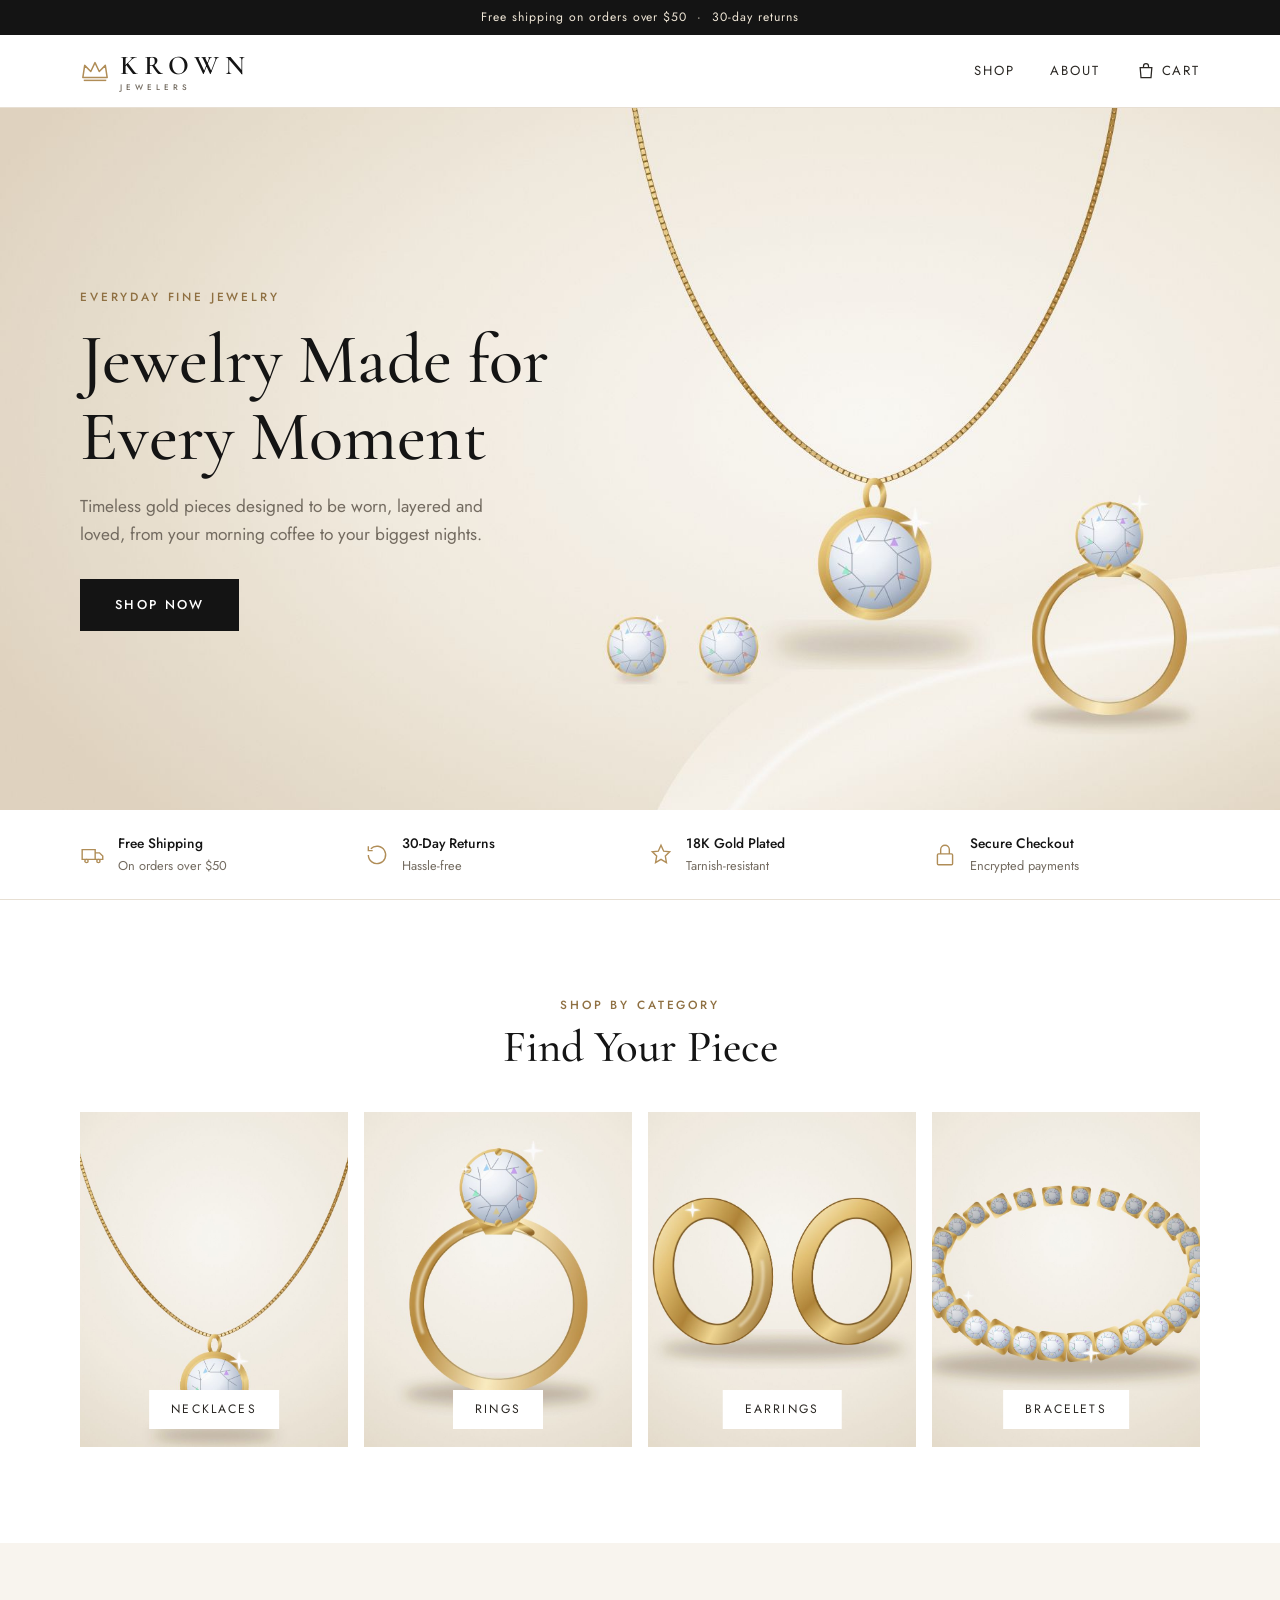
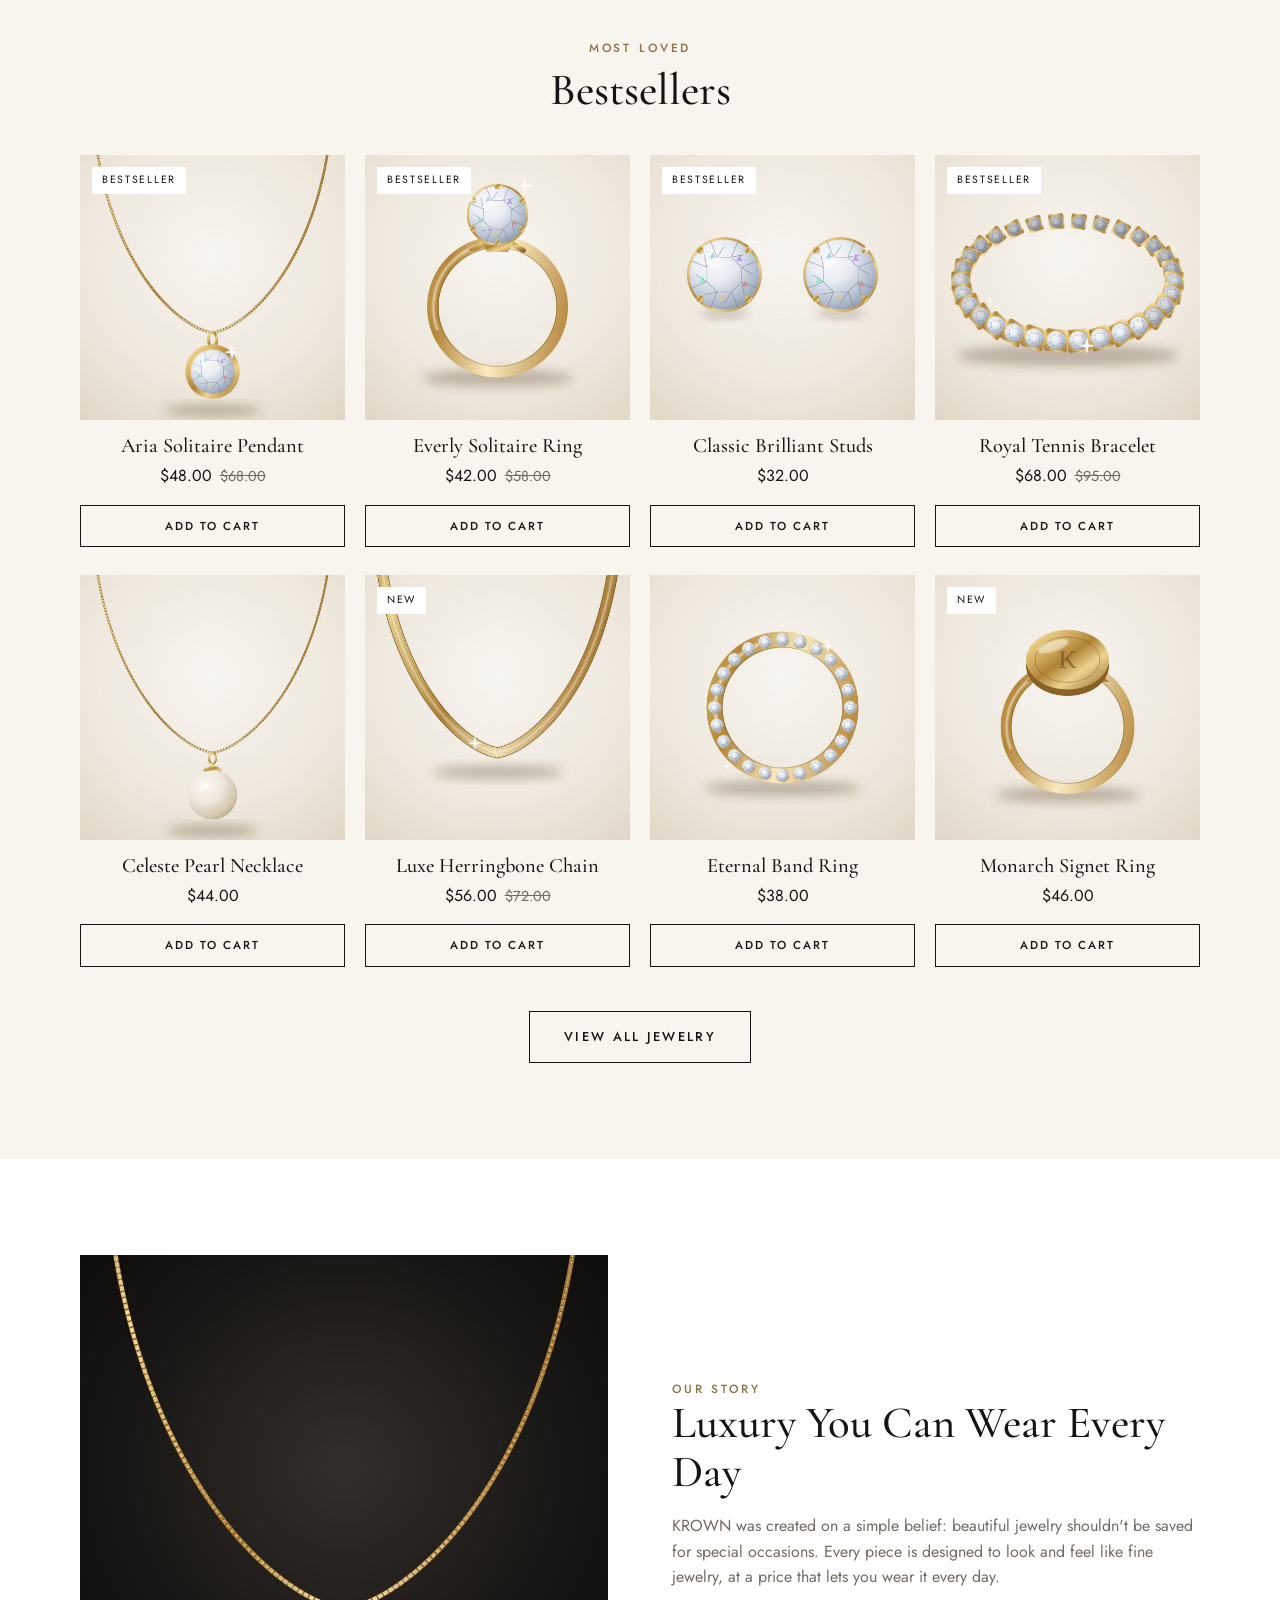
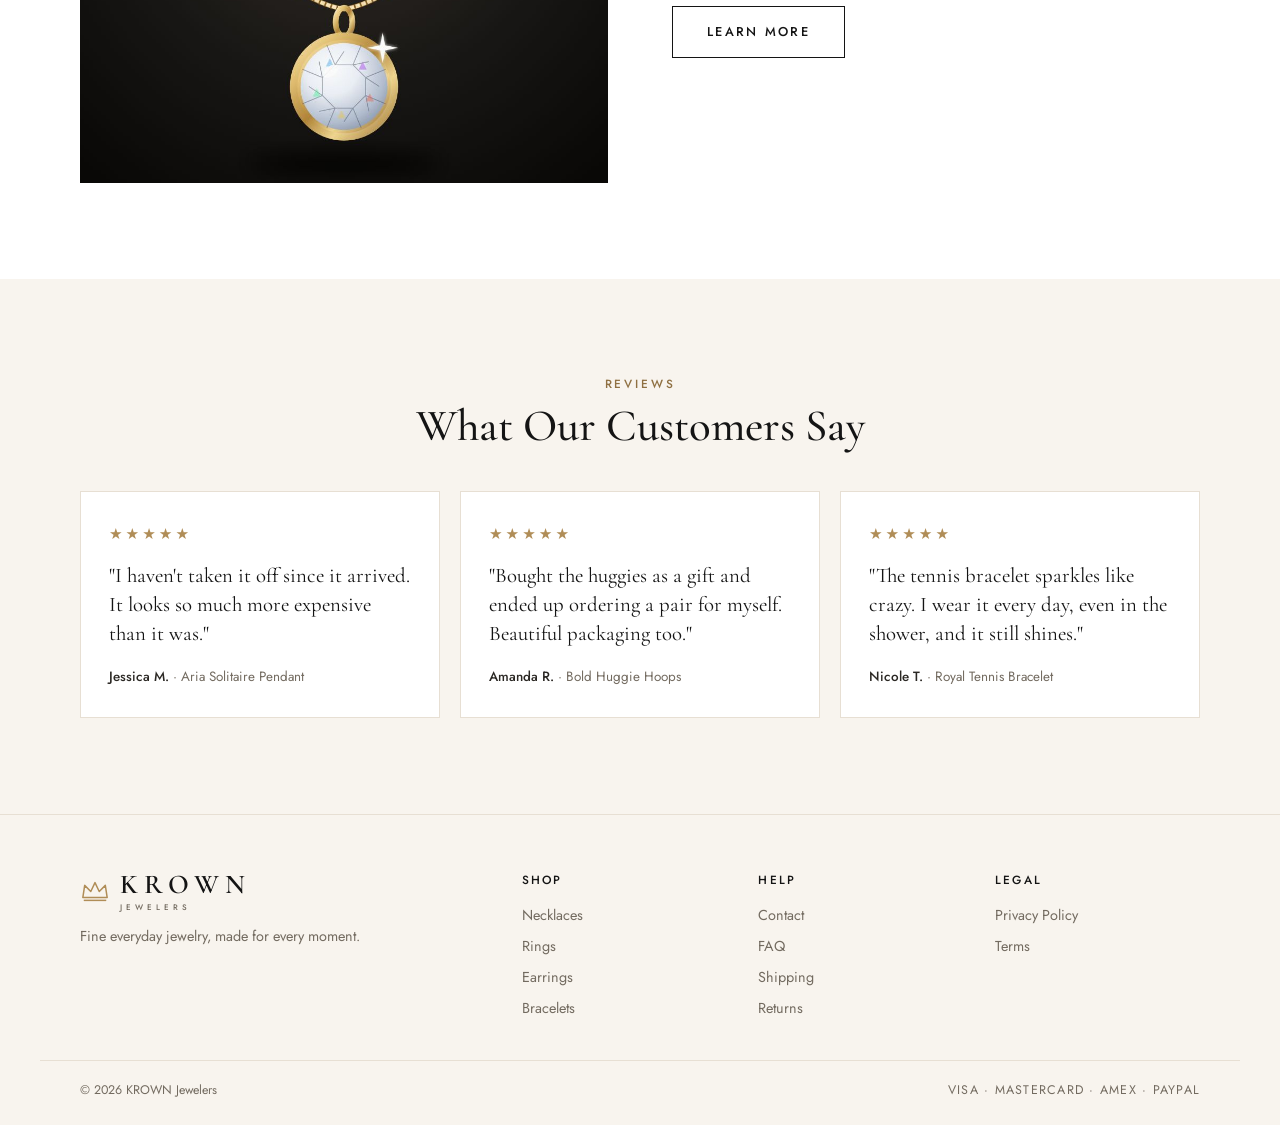
==== krown/index.html @ 69329094 "Add KROWN Jewelers storefront Static, mobile-first store in krown/: homepage hero, category tiles, b" ====
<!DOCTYPE html>
<html lang="en">
<head>
<meta charset="UTF-8">
<meta name="viewport" content="width=device-width, initial-scale=1.0">
<link rel="preconnect" href="https://fonts.googleapis.com">
<link rel="preconnect" href="https://fonts.gstatic.com" crossorigin>
<link href="https://fonts.googleapis.com/css2?family=Cormorant+Garamond:wght@500;600&family=Jost:wght@400;500&display=swap" rel="stylesheet">
<link rel="stylesheet" href="css/style.css">
<link rel="icon" href="data:image/svg+xml,%3Csvg xmlns='http://www.w3.org/2000/svg' viewBox='0 0 32 24'%3E%3Cpath d='M3 19 5 6l6.5 6.5L16 3l4.5 9.5L27 6l2 13Z' fill='%23b08d57'/%3E%3C/svg%3E">
<title>KROWN Jewelers | Jewelry Made for Every Moment</title>
<meta name="description" content="Gold necklaces, rings, earrings and bracelets made for everyday luxury. Free shipping over $50 and 30-day returns.">
<link rel="preload" as="image" href="images/hero.jpg">
</head>
<body data-page="home">
<div id="site-header"></div>

<main>
  <section class="hero">
    <img class="hero-img" src="images/hero.jpg" alt="Gold pendant necklace, stud earrings and solitaire ring on cream silk" width="1800" height="1100">
    <div class="hero-text">
      <div class="container">
        <div class="hero-copy">
          <div class="eyebrow">Everyday Fine Jewelry</div>
          <h1>Jewelry Made for Every Moment</h1>
          <p>Timeless gold pieces designed to be worn, layered and loved, from your morning coffee to your biggest nights.</p>
          <a href="shop.html" class="btn">Shop Now</a>
        </div>
      </div>
    </div>
  </section>

  <div class="trust">
    <div class="container trust-grid">
      <div class="trust-item"><svg viewBox="0 0 24 24" fill="none" stroke="currentColor" stroke-width="1.3"><path d="M2 7h12v9H2zM14 10h4l3 3v3h-7"/><circle cx="6" cy="17.5" r="1.5"/><circle cx="17" cy="17.5" r="1.5"/></svg><div><b>Free Shipping</b><span>On orders over $50</span></div></div>
      <div class="trust-item"><svg viewBox="0 0 24 24" fill="none" stroke="currentColor" stroke-width="1.3"><path d="M4 12a8 8 0 1 0 2.3-5.7M4 4v4h4"/></svg><div><b>30-Day Returns</b><span>Hassle-free</span></div></div>
      <div class="trust-item"><svg viewBox="0 0 24 24" fill="none" stroke="currentColor" stroke-width="1.3"><path d="M12 3l2.5 5.5L20 9l-4 4 1 6-5-3-5 3 1-6-4-4 5.5-.5z"/></svg><div><b>18K Gold Plated</b><span>Tarnish-resistant</span></div></div>
      <div class="trust-item"><svg viewBox="0 0 24 24" fill="none" stroke="currentColor" stroke-width="1.3"><rect x="5" y="11" width="14" height="10" rx="1"/><path d="M8 11V7a4 4 0 0 1 8 0v4"/></svg><div><b>Secure Checkout</b><span>Encrypted payments</span></div></div>
    </div>
  </div>

  <section class="section">
    <div class="container">
      <div class="section-head"><div class="eyebrow">Shop by Category</div><h2>Find Your Piece</h2></div>
      <div class="cat-grid" id="categories"></div>
    </div>
  </section>

  <section class="section section-cream">
    <div class="container">
      <div class="section-head"><div class="eyebrow">Most Loved</div><h2>Bestsellers</h2></div>
      <div class="grid" id="bestsellers"></div>
      <div class="section-foot"><a href="shop.html" class="btn btn-outline">View All Jewelry</a></div>
    </div>
  </section>

  <section class="section">
    <div class="container split">
      <img src="images/products/necklace-pendant-2.jpg" alt="Aria Solitaire Pendant on black velvet" loading="lazy" width="1000" height="1000">
      <div>
        <div class="eyebrow">Our Story</div>
        <h2>Luxury You Can Wear Every Day</h2>
        <p>KROWN was created on a simple belief: beautiful jewelry shouldn't be saved for special occasions. Every piece is designed to look and feel like fine jewelry, at a price that lets you wear it every day.</p>
        <a href="about.html" class="btn btn-outline">Learn More</a>
      </div>
    </div>
  </section>

  <!-- PLACEHOLDER REVIEWS: replace with real customer reviews before launch. -->
  <section class="section section-cream">
    <div class="container">
      <div class="section-head"><div class="eyebrow">Reviews</div><h2>What Our Customers Say</h2></div>
      <div class="reviews">
        <figure class="review">
          <div class="stars" aria-label="5 out of 5 stars">★★★★★</div>
          <blockquote>"I haven't taken it off since it arrived. It looks so much more expensive than it was."</blockquote>
          <footer><b>Jessica M.</b> · Aria Solitaire Pendant</footer>
        </figure>
        <figure class="review">
          <div class="stars" aria-label="5 out of 5 stars">★★★★★</div>
          <blockquote>"Bought the huggies as a gift and ended up ordering a pair for myself. Beautiful packaging too."</blockquote>
          <footer><b>Amanda R.</b> · Bold Huggie Hoops</footer>
        </figure>
        <figure class="review">
          <div class="stars" aria-label="5 out of 5 stars">★★★★★</div>
          <blockquote>"The tennis bracelet sparkles like crazy. I wear it every day, even in the shower, and it still shines."</blockquote>
          <footer><b>Nicole T.</b> · Royal Tennis Bracelet</footer>
        </figure>
      </div>
    </div>
  </section>
</main>

<footer class="site-footer" id="site-footer"></footer>

<script src="js/config.js"></script>
<script src="js/products.js"></script>
<script src="js/main.js"></script>
<script>
  (function () {
    const { $, esc, cardHTML } = window.K;
    $("#categories").innerHTML = window.CATEGORIES.map(
      (c) => `<a class="cat-tile" href="shop.html?cat=${c.id}"><img src="${c.image}" alt="${esc(c.name)}" loading="lazy" width="1000" height="1000"><span>${esc(c.name)}</span></a>`
    ).join("");
    const best = window.PRODUCTS.filter((p) => p.badge === "Bestseller");
    const rest = window.PRODUCTS.filter((p) => p.badge !== "Bestseller");
    $("#bestsellers").innerHTML = best.concat(rest).slice(0, 8).map(cardHTML).join("");
  })();
</script>
</body>
</html>
---- krown/css/style.css ----
:root {
  --white: #ffffff;
  --cream: #f8f4ee;
  --cream-2: #efe8dc;
  --black: #141414;
  --text: #2a2723;
  --muted: #736b60;
  --line: #e7dfd3;
  --gold: #b08d57;
  --gold-dark: #8f7042;
  --error: #b3261e;
  --success: #2f6b3b;
  --serif: "Cormorant Garamond", Georgia, "Times New Roman", serif;
  --sans: "Jost", system-ui, -apple-system, "Segoe UI", sans-serif;
  --pad: clamp(16px, 4vw, 40px);
}

* { box-sizing: border-box; margin: 0; padding: 0; }
html { scroll-behavior: smooth; }
body { font-family: var(--sans); color: var(--text); background: var(--white); font-size: 16px; line-height: 1.6; -webkit-font-smoothing: antialiased; }
img { display: block; max-width: 100%; height: auto; }
a { color: inherit; text-decoration: none; }
button, input, select { font: inherit; color: inherit; }
button { cursor: pointer; }
:focus-visible { outline: 2px solid var(--gold); outline-offset: 2px; }
.container { width: min(1200px, 100%); margin: 0 auto; padding: 0 var(--pad); }
[hidden] { display: none !important; }
.sr-only { position: absolute; width: 1px; height: 1px; overflow: hidden; clip: rect(0 0 0 0); white-space: nowrap; }

h1, h2, h3 { font-family: var(--serif); font-weight: 500; color: var(--black); line-height: 1.1; }
h1 { font-size: clamp(2.4rem, 6vw, 4.4rem); }
h2 { font-size: clamp(1.9rem, 4vw, 2.8rem); }
h3 { font-size: 1.5rem; }
.eyebrow { font-size: 0.74rem; letter-spacing: 0.24em; text-transform: uppercase; color: var(--gold-dark); font-weight: 500; }
.muted { color: var(--muted); }

/* Buttons */
.btn {
  display: inline-flex; align-items: center; justify-content: center; gap: 8px;
  padding: 15px 34px; border: 1px solid var(--black); background: var(--black); color: var(--white);
  font-size: 0.8rem; letter-spacing: 0.18em; text-transform: uppercase; font-weight: 500;
  transition: background 0.2s, color 0.2s, border-color 0.2s;
}
.btn:hover { background: var(--gold-dark); border-color: var(--gold-dark); }
.btn-outline { background: transparent; color: var(--black); }
.btn-outline:hover { background: var(--black); color: var(--white); border-color: var(--black); }
.btn-gold { background: var(--gold); border-color: var(--gold); }
.btn-sm { padding: 11px 16px; font-size: 0.72rem; }
.btn-block { width: 100%; }
.btn[disabled] { opacity: 0.5; cursor: not-allowed; }

/* Header */
.announce { background: var(--black); color: #efe6d6; text-align: center; font-size: 0.76rem; letter-spacing: 0.08em; padding: 8px var(--pad); }
.nav { position: sticky; top: 0; z-index: 50; background: rgba(255, 255, 255, 0.96); border-bottom: 1px solid var(--line); }
#site-header { display: contents; }
.nav-inner { display: flex; align-items: center; justify-content: space-between; height: 72px; gap: 16px; }
.logo { display: inline-flex; align-items: center; gap: 10px; color: var(--black); }
.logo svg { width: 30px; height: 24px; color: var(--gold); flex: none; }
.logo span { font-family: var(--serif); font-size: 1.7rem; font-weight: 600; letter-spacing: 0.22em; line-height: 1; display: flex; flex-direction: column; }
.logo small { font-family: var(--sans); font-size: 0.5rem; letter-spacing: 0.5em; font-weight: 500; color: var(--muted); margin-top: 4px; }
.nav-links { display: flex; align-items: center; gap: clamp(16px, 3vw, 36px); font-size: 0.82rem; letter-spacing: 0.14em; text-transform: uppercase; }
.nav-links a { padding: 6px 0; border-bottom: 1px solid transparent; }
.nav-links a:hover, .nav-links a[aria-current="page"] { border-color: var(--gold); }
.cart-link { display: inline-flex; align-items: center; gap: 6px; }
.cart-link svg { width: 20px; height: 20px; }
.cart-count { background: var(--gold); color: var(--white); font-size: 0.68rem; min-width: 20px; height: 20px; border-radius: 10px; display: inline-grid; place-items: center; padding: 0 5px; letter-spacing: 0; }

/* Hero */
.hero { position: relative; background: var(--cream); overflow: hidden; }
.hero-img { width: 100%; height: min(78vh, 720px); min-height: 480px; object-fit: cover; object-position: 70% center; }
.hero-text { position: absolute; inset: 0; display: flex; align-items: center; }
.hero-text .container { width: min(1200px, 100%); }
.hero-copy { max-width: 500px; }
.hero-copy h1 { margin: 14px 0 18px; }
.hero-copy p { color: var(--muted); font-size: 1.08rem; margin-bottom: 30px; max-width: 420px; }

/* Trust bar */
.trust { border-bottom: 1px solid var(--line); }
.trust-grid { display: grid; grid-template-columns: repeat(4, 1fr); gap: 16px; padding-top: 22px; padding-bottom: 22px; }
.trust-item { display: flex; align-items: center; gap: 12px; font-size: 0.86rem; }
.trust-item svg { width: 26px; height: 26px; color: var(--gold); flex: none; }
.trust-item b { display: block; font-weight: 500; color: var(--black); }
.trust-item span { color: var(--muted); font-size: 0.8rem; }

/* Sections */
.section { padding: clamp(56px, 8vw, 96px) 0; }
.section-cream { background: var(--cream); }
.section-head { text-align: center; margin-bottom: 40px; }
.section-head h2 { margin-top: 8px; }
.section-foot { text-align: center; margin-top: 44px; }

/* Category tiles */
.cat-grid { display: grid; grid-template-columns: repeat(4, 1fr); gap: 16px; }
.cat-tile { position: relative; display: block; overflow: hidden; background: var(--cream); }
.cat-tile img { aspect-ratio: 4 / 5; object-fit: cover; width: 100%; transition: transform 0.6s; }
.cat-tile:hover img { transform: scale(1.04); }
.cat-tile span {
  position: absolute; left: 50%; bottom: 18px; transform: translateX(-50%);
  background: var(--white); padding: 10px 22px; font-size: 0.76rem; letter-spacing: 0.18em; text-transform: uppercase; white-space: nowrap;
}

/* Product grid + card */
.grid { display: grid; grid-template-columns: repeat(4, 1fr); gap: 28px 20px; }
.card { display: flex; flex-direction: column; }
.card-img { position: relative; display: block; background: var(--cream); overflow: hidden; aspect-ratio: 1; }
.card-img img { width: 100%; height: 100%; object-fit: cover; transition: opacity 0.4s; }
.card-img .alt { position: absolute; inset: 0; opacity: 0; }
.card-img:hover .alt { opacity: 1; }
.badge { position: absolute; top: 12px; left: 12px; z-index: 1; background: var(--white); color: var(--black); font-size: 0.66rem; letter-spacing: 0.16em; text-transform: uppercase; padding: 5px 10px; }
.card-info { padding-top: 14px; display: flex; flex-direction: column; gap: 4px; flex: 1; text-align: center; }
.card-name { font-family: var(--serif); font-size: 1.28rem; font-weight: 500; color: var(--black); line-height: 1.2; }
.card-name:hover { color: var(--gold-dark); }
.card-price { margin-bottom: 12px; }
.price { color: var(--black); }
.compare { color: var(--muted); margin-left: 8px; font-size: 0.9em; }
.card-info .btn { margin-top: auto; }

/* Shop page */
.page-head { background: var(--cream); padding: 48px 0 40px; text-align: center; }
.page-head p { color: var(--muted); margin-top: 8px; }
.filter-bar { display: flex; justify-content: center; gap: 8px; flex-wrap: wrap; margin: 32px 0 36px; }
.filter-bar a { padding: 9px 20px; border: 1px solid var(--line); font-size: 0.78rem; letter-spacing: 0.14em; text-transform: uppercase; }
.filter-bar a:hover { border-color: var(--black); }
.filter-bar a[aria-current="true"] { background: var(--black); color: var(--white); border-color: var(--black); }

/* Reviews */
.reviews { display: grid; grid-template-columns: repeat(3, 1fr); gap: 20px; }
.review { background: var(--white); padding: 30px 28px; border: 1px solid var(--line); }
.stars { color: var(--gold); letter-spacing: 3px; font-size: 0.95rem; }
.review blockquote { font-family: var(--serif); font-size: 1.3rem; line-height: 1.4; color: var(--black); margin: 14px 0 18px; }
.review footer { font-size: 0.84rem; color: var(--muted); }
.review footer b { color: var(--text); font-weight: 500; }

/* About teaser / about page */
.split { display: grid; grid-template-columns: 1fr 1fr; gap: clamp(28px, 5vw, 72px); align-items: center; }
.split img { width: 100%; aspect-ratio: 1; object-fit: cover; }
.split p { color: var(--muted); margin: 16px 0; }
.values { display: grid; grid-template-columns: repeat(3, 1fr); gap: 28px; text-align: center; }
.values svg { width: 32px; height: 32px; color: var(--gold); margin: 0 auto 14px; }
.values p { color: var(--muted); font-size: 0.92rem; margin-top: 6px; }

/* Product page */
.breadcrumb { font-size: 0.8rem; color: var(--muted); padding: 22px 0; }
.breadcrumb a:hover { color: var(--black); }
.pdp { display: grid; grid-template-columns: 1.1fr 1fr; gap: clamp(28px, 5vw, 64px); align-items: start; padding-bottom: 72px; }
.gallery-main { background: var(--cream); aspect-ratio: 1; overflow: hidden; }
.gallery-main img { width: 100%; height: 100%; object-fit: cover; }
.thumbs { display: grid; grid-template-columns: repeat(4, 1fr); gap: 10px; margin-top: 10px; }
.thumbs button { border: 1px solid transparent; padding: 0; background: var(--cream); aspect-ratio: 1; overflow: hidden; }
.thumbs button[aria-current="true"] { border-color: var(--black); }
.thumbs img { width: 100%; height: 100%; object-fit: cover; }
.pdp-info { position: sticky; top: 96px; display: flex; flex-direction: column; gap: 18px; }
.pdp-info h1 { font-size: clamp(2.1rem, 4vw, 3rem); }
.pdp-price { font-size: 1.3rem; }
.pdp-price .save { font-size: 0.74rem; letter-spacing: 0.12em; text-transform: uppercase; color: var(--gold-dark); margin-left: 10px; border: 1px solid var(--gold); padding: 3px 8px; vertical-align: middle; }
.pdp-desc { color: var(--muted); }
.opt-label { display: flex; justify-content: space-between; font-size: 0.76rem; letter-spacing: 0.16em; text-transform: uppercase; margin-bottom: 10px; }
.opt-label a { text-transform: none; letter-spacing: 0; color: var(--muted); text-decoration: underline; }
.size-grid { display: grid; grid-template-columns: repeat(6, 1fr); gap: 8px; }
.size-btn { border: 1px solid var(--line); background: var(--white); padding: 11px 0; font-size: 0.92rem; }
.size-btn:hover { border-color: var(--black); }
.size-btn[aria-pressed="true"] { background: var(--black); color: var(--white); border-color: var(--black); }
.field-error { color: var(--error); font-size: 0.82rem; margin-top: 8px; }
.buy-row { display: flex; gap: 10px; }
.buy-row .btn { flex: 1; }
.qty { display: inline-flex; align-items: center; border: 1px solid var(--line); height: 50px; }
.qty button { background: none; border: 0; width: 40px; height: 100%; font-size: 1.1rem; }
.qty span { min-width: 28px; text-align: center; }
.qty-sm { height: 38px; }
.qty-sm button { width: 32px; }
.mini-trust { display: grid; gap: 8px; font-size: 0.86rem; color: var(--muted); padding: 18px 0; border-top: 1px solid var(--line); border-bottom: 1px solid var(--line); }
.mini-trust span::before { content: "✓"; color: var(--gold); margin-right: 10px; }
.accordion details { border-bottom: 1px solid var(--line); }
.accordion summary { list-style: none; cursor: pointer; padding: 16px 0; font-size: 0.8rem; letter-spacing: 0.16em; text-transform: uppercase; display: flex; justify-content: space-between; }
.accordion summary::-webkit-details-marker { display: none; }
.accordion summary::after { content: "+"; font-size: 1.1rem; line-height: 1; }
.accordion details[open] summary::after { content: "−"; }
.accordion .acc-body { padding-bottom: 18px; color: var(--muted); font-size: 0.92rem; }
.accordion ul { padding-left: 18px; }

/* Cart page */
.cart-layout { display: grid; grid-template-columns: 1fr 360px; gap: clamp(24px, 4vw, 56px); align-items: start; padding: 40px 0 88px; }
.cart-table { border-top: 1px solid var(--line); }
.cart-line { display: grid; grid-template-columns: 110px 1fr auto; gap: 20px; padding: 22px 0; border-bottom: 1px solid var(--line); align-items: start; }
.cart-line img { width: 110px; height: 110px; object-fit: cover; background: var(--cream); }
.cart-line h3 { font-size: 1.3rem; }
.cart-line .opts { font-size: 0.84rem; color: var(--muted); margin: 2px 0 12px; }
.line-actions { display: flex; align-items: center; gap: 18px; }
.remove-btn { background: none; border: 0; font-size: 0.8rem; color: var(--muted); text-decoration: underline; }
.remove-btn:hover { color: var(--error); }
.line-total { font-weight: 500; color: var(--black); }
.summary-box { background: var(--cream); padding: 28px; position: sticky; top: 96px; }
.summary-box h2 { font-size: 1.7rem; margin-bottom: 18px; }
.sum-row { display: flex; justify-content: space-between; padding: 6px 0; font-size: 0.94rem; }
.sum-row.total { border-top: 1px solid var(--line); margin-top: 10px; padding-top: 16px; font-size: 1.1rem; color: var(--black); font-weight: 500; }
.ship-progress { font-size: 0.86rem; margin-bottom: 20px; }
.bar { height: 4px; background: var(--cream-2); margin-top: 8px; }
.bar i { display: block; height: 100%; background: var(--gold); transition: width 0.4s; }
.summary-box .btn { margin-top: 18px; }
.secure-note { text-align: center; font-size: 0.78rem; color: var(--muted); margin-top: 12px; }
.empty-state { text-align: center; padding: 88px 0 110px; }
.empty-state p { color: var(--muted); margin: 10px 0 28px; }

/* Checkout */
.checkout-header { border-bottom: 1px solid var(--line); }
.checkout-header .container { display: flex; justify-content: space-between; align-items: center; height: 76px; }
.secure-badge { display: inline-flex; align-items: center; gap: 8px; font-size: 0.8rem; color: var(--muted); letter-spacing: 0.06em; }
.secure-badge svg { width: 16px; height: 16px; }
.checkout-layout { display: grid; grid-template-columns: 1fr 400px; gap: clamp(24px, 5vw, 64px); align-items: start; padding: 40px 0 88px; }
.form-section { margin-bottom: 34px; }
.form-section h2 { font-size: 1.6rem; margin-bottom: 16px; }
.fields { display: grid; grid-template-columns: 1fr 1fr; gap: 12px; }
.fields .full { grid-column: 1 / -1; }
.field label { display: block; font-size: 0.8rem; color: var(--muted); margin-bottom: 5px; }
.field input, .field select { width: 100%; border: 1px solid var(--line); background: var(--white); padding: 13px 14px; font-size: 0.96rem; border-radius: 0; }
.field select { appearance: none; -webkit-appearance: none; background: var(--white) url("data:image/svg+xml,%3Csvg xmlns='http://www.w3.org/2000/svg' width='12' height='8'%3E%3Cpath d='M1 1l5 5 5-5' fill='none' stroke='%23736b60' stroke-width='1.5'/%3E%3C/svg%3E") no-repeat right 14px center; }
.field input:focus, .field select:focus { outline: none; border-color: var(--black); }
.field.invalid input, .field.invalid select { border-color: var(--error); }
.ship-opts { display: grid; gap: 10px; }
.ship-opt { display: flex; align-items: center; gap: 14px; border: 1px solid var(--line); padding: 15px 16px; cursor: pointer; }
.ship-opt:has(input:checked) { border-color: var(--black); }
.ship-opt input { accent-color: var(--black); width: 18px; height: 18px; }
.ship-opt div { flex: 1; }
.ship-opt small { display: block; color: var(--muted); font-size: 0.8rem; }
.pay-box { border: 1px solid var(--line); padding: 22px; }
.demo-note { background: var(--cream); font-size: 0.86rem; padding: 12px 14px; margin-bottom: 16px; color: var(--muted); }
.demo-note b { color: var(--black); font-weight: 500; }
.pay-error { color: var(--error); font-size: 0.86rem; margin-bottom: 12px; }
.order-summary { background: var(--cream); padding: 26px; position: sticky; top: 24px; }
.order-summary h2 { font-size: 1.6rem; margin-bottom: 8px; }
.os-line { display: grid; grid-template-columns: 64px 1fr auto; gap: 14px; align-items: center; padding: 12px 0; border-bottom: 1px solid var(--line); font-size: 0.9rem; }
.os-thumb { position: relative; }
.os-thumb img { width: 64px; height: 64px; object-fit: cover; background: var(--white); }
.os-thumb i { position: absolute; top: -8px; right: -8px; background: var(--black); color: var(--white); font-style: normal; font-size: 0.7rem; min-width: 20px; height: 20px; border-radius: 10px; display: grid; place-items: center; }
.os-line small { display: block; color: var(--muted); }
.order-summary .sums { margin-top: 12px; }

/* Confirmation */
.confirm { max-width: 680px; margin: 0 auto; padding: 64px 0 96px; text-align: center; }
.check-circle { width: 64px; height: 64px; border-radius: 50%; border: 1px solid var(--gold); display: grid; place-items: center; margin: 0 auto 22px; color: var(--gold); }
.check-circle svg { width: 28px; height: 28px; }
.confirm > p { color: var(--muted); margin-top: 12px; }
.order-no { display: inline-block; margin-top: 18px; padding: 8px 18px; background: var(--cream); font-size: 0.9rem; letter-spacing: 0.08em; }
.confirm-card { text-align: left; border: 1px solid var(--line); padding: 26px; margin: 36px 0 28px; }
.confirm-card h3 { font-size: 1.3rem; margin-bottom: 6px; }
.confirm-cols { display: grid; grid-template-columns: 1fr 1fr; gap: 24px; margin-top: 18px; font-size: 0.9rem; }
.confirm-cols h4 { font-size: 0.74rem; letter-spacing: 0.16em; text-transform: uppercase; color: var(--muted); font-weight: 500; margin-bottom: 6px; }
.steps-list { display: grid; grid-template-columns: repeat(3, 1fr); gap: 16px; margin: 8px 0 36px; font-size: 0.86rem; color: var(--muted); }
.steps-list b { display: block; font-family: var(--serif); font-size: 1.2rem; font-weight: 500; color: var(--black); }

/* Help / policies */
.help-layout { display: grid; grid-template-columns: 220px 1fr; gap: clamp(24px, 5vw, 64px); padding: 48px 0 96px; align-items: start; }
.help-nav { position: sticky; top: 96px; display: grid; gap: 4px; }
.help-nav a { padding: 8px 0; font-size: 0.82rem; letter-spacing: 0.14em; text-transform: uppercase; color: var(--muted); border-bottom: 1px solid var(--line); }
.help-nav a:hover { color: var(--black); }
.help-body section { padding-bottom: 44px; margin-bottom: 44px; border-bottom: 1px solid var(--line); scroll-margin-top: 96px; }
.help-body section:last-child { border: 0; }
.help-body h2 { margin-bottom: 16px; }
.help-body h3 { font-size: 1.2rem; margin: 18px 0 6px; }
.help-body p, .help-body li { color: var(--muted); font-size: 0.95rem; }
.help-body p + p { margin-top: 10px; }
.help-body ul { padding-left: 20px; margin-top: 8px; }
.help-body a { color: var(--gold-dark); text-decoration: underline; }
.placeholder-note { background: var(--cream); border-left: 3px solid var(--gold); padding: 10px 14px; font-size: 0.84rem; color: var(--muted); margin-bottom: 16px; }

/* Footer */
.site-footer { background: var(--cream); border-top: 1px solid var(--line); padding-top: 56px; font-size: 0.9rem; }
.footer-grid { display: grid; grid-template-columns: 2fr 1fr 1fr 1fr; gap: 32px; padding-bottom: 40px; }
.footer-note { color: var(--muted); margin-top: 14px; max-width: 280px; }
.site-footer h4 { font-size: 0.74rem; letter-spacing: 0.18em; text-transform: uppercase; font-weight: 500; margin-bottom: 14px; color: var(--black); }
.site-footer ul { list-style: none; display: grid; gap: 8px; }
.site-footer ul a { color: var(--muted); }
.site-footer ul a:hover { color: var(--black); }
.footer-bottom { display: flex; justify-content: space-between; gap: 12px; flex-wrap: wrap; border-top: 1px solid var(--line); padding-top: 20px; padding-bottom: 24px; font-size: 0.78rem; color: var(--muted); }
.pay-icons { letter-spacing: 0.1em; }

/* Size dialog + toast */
.size-dialog { margin: auto; border: 0; padding: 32px 28px 26px; width: min(420px, calc(100% - 32px)); text-align: center; }
.size-dialog::backdrop { background: rgba(20, 20, 20, 0.45); }
.size-dialog h3 { font-size: 1.7rem; }
.size-dialog p { color: var(--muted); font-size: 0.9rem; margin: 4px 0 20px; }
.size-dialog .size-grid { grid-template-columns: repeat(3, 1fr); margin-bottom: 16px; }
.dialog-close { position: absolute; top: 12px; right: 14px; background: none; border: 0; font-size: 1.1rem; color: var(--muted); }
.link-sm { font-size: 0.8rem; color: var(--muted); text-decoration: underline; }
.toast {
  position: fixed; left: 50%; bottom: 20px; z-index: 100; transform: translate(-50%, 200%); opacity: 0;
  background: var(--black); color: var(--white); padding: 14px 20px; font-size: 0.88rem;
  display: flex; gap: 14px; align-items: center; width: max-content; max-width: calc(100% - 32px);
  transition: transform 0.35s, opacity 0.35s;
}
.toast.show { transform: translate(-50%, 0); opacity: 1; }
.toast b { font-weight: 500; }
.toast a { color: var(--gold); text-decoration: underline; white-space: nowrap; margin-left: auto; }

/* Responsive */
@media (max-width: 960px) {
  .grid { grid-template-columns: repeat(3, 1fr); }
  .cat-grid { grid-template-columns: repeat(2, 1fr); }
  .trust-grid { grid-template-columns: repeat(2, 1fr); }
  .reviews { grid-template-columns: 1fr; }
  .pdp, .split, .cart-layout, .checkout-layout { grid-template-columns: 1fr; }
  .pdp-info, .summary-box { position: static; }
  .order-summary { position: static; order: -1; }
  .footer-grid { grid-template-columns: 1fr 1fr 1fr; }
  .footer-grid > div:first-child { grid-column: 1 / -1; }
  .help-layout { grid-template-columns: 1fr; }
  .help-nav { position: static; grid-template-columns: repeat(3, 1fr); gap: 0 12px; }
}
@media (max-width: 680px) {
  .logo span { font-size: 1.35rem; letter-spacing: 0.16em; }
  .logo svg { width: 24px; }
  .nav-inner { height: 62px; }
  .nav-links { gap: 14px; font-size: 0.72rem; letter-spacing: 0.1em; }
  .cart-link svg { display: none; }
  .hero-img { height: auto; min-height: 0; aspect-ratio: 4 / 3; object-position: 78% center; }
  .hero-text { position: static; padding: 32px 0 44px; }
  .hero-copy h1 { margin: 10px 0 12px; }
  .hero-copy p { margin-bottom: 22px; }
  .hero .btn { width: 100%; }
  .grid { grid-template-columns: repeat(2, 1fr); gap: 24px 12px; }
  .card-name { font-size: 1.1rem; }
  .card-info .btn { padding: 10px 6px; letter-spacing: 0.1em; }
  .trust-grid { gap: 14px 10px; }
  .trust-item { font-size: 0.8rem; gap: 8px; }
  .trust-item svg { width: 22px; height: 22px; }
  .values { grid-template-columns: 1fr; }
  .fields { grid-template-columns: 1fr; }
  .cart-line { grid-template-columns: 84px 1fr; }
  .cart-line img { width: 84px; height: 84px; }
  .line-total { grid-column: 2; }
  .size-grid { grid-template-columns: repeat(3, 1fr); }
  .confirm-cols, .steps-list { grid-template-columns: 1fr; }
  .footer-grid { grid-template-columns: 1fr 1fr; }
  .help-nav { grid-template-columns: 1fr 1fr; }
}
@media (prefers-reduced-motion: reduce) {
  *, *::before, *::after { transition: none !important; scroll-behavior: auto !important; }
}
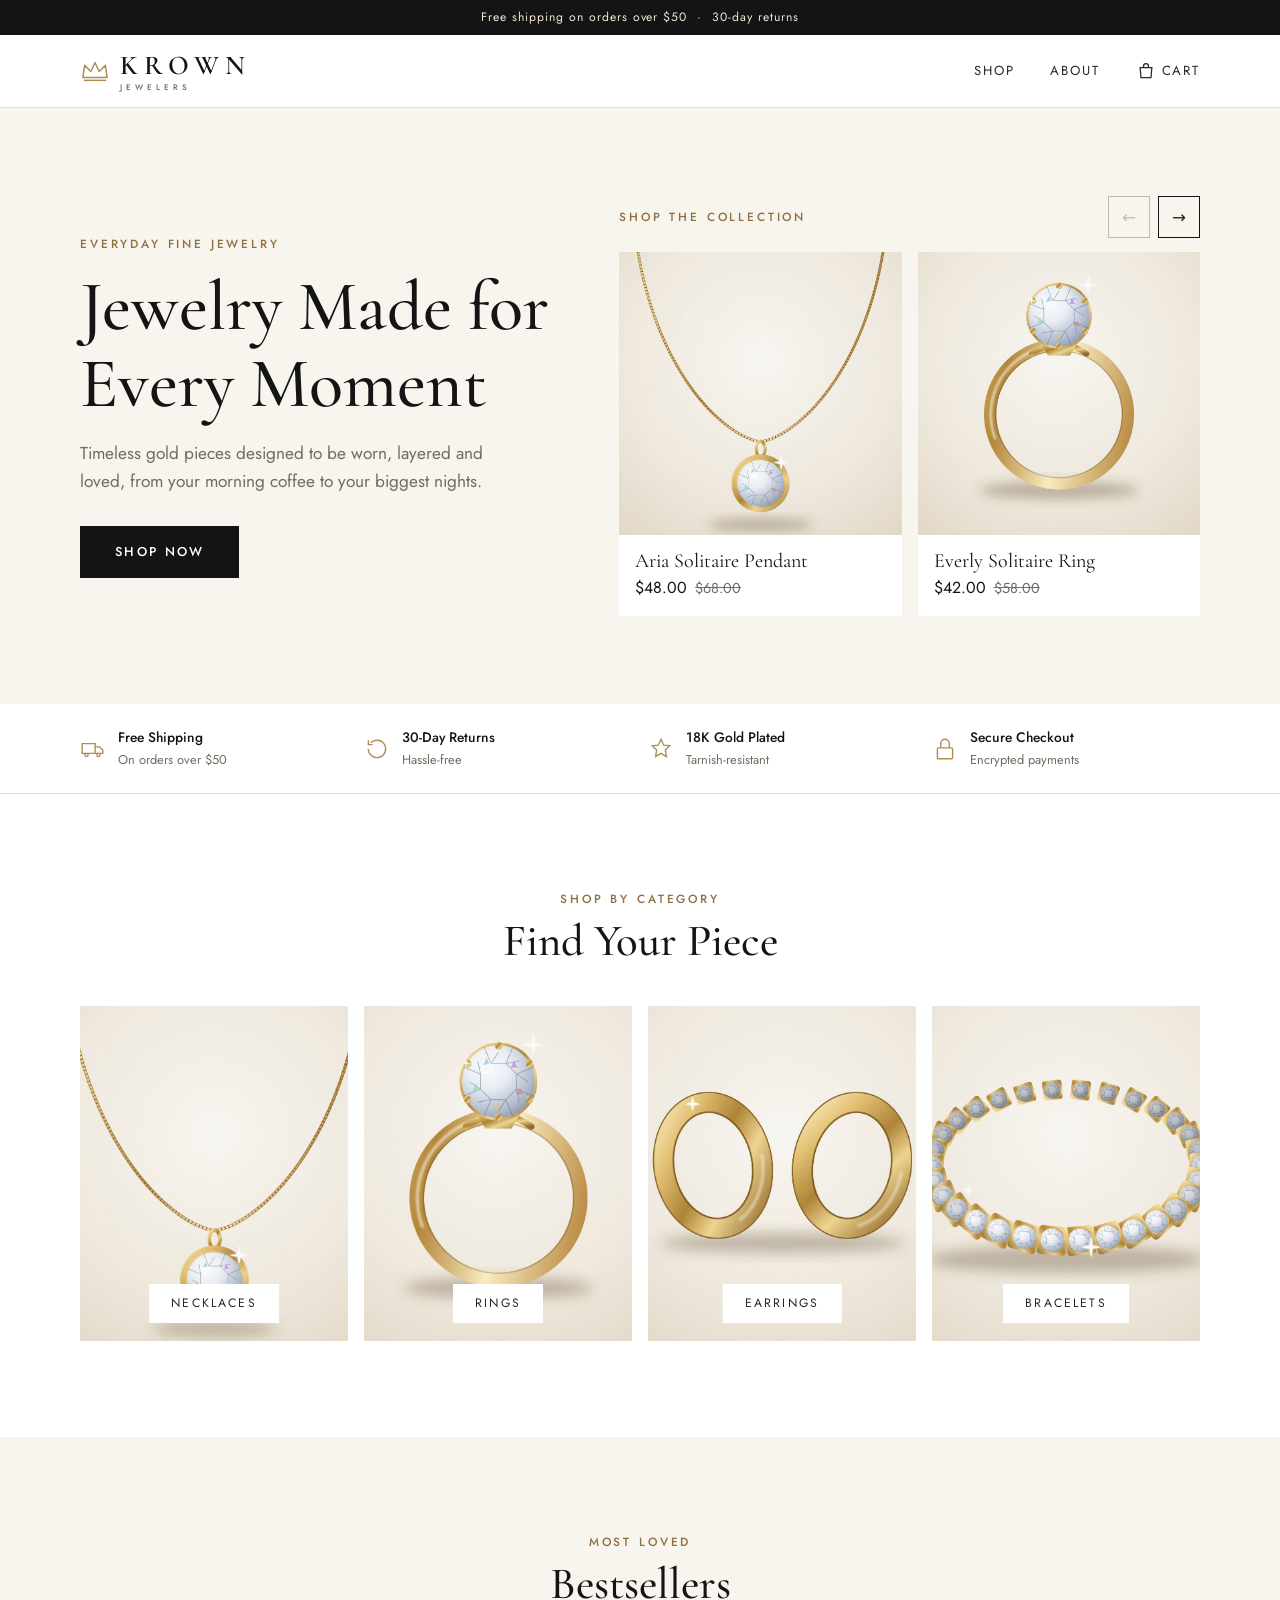
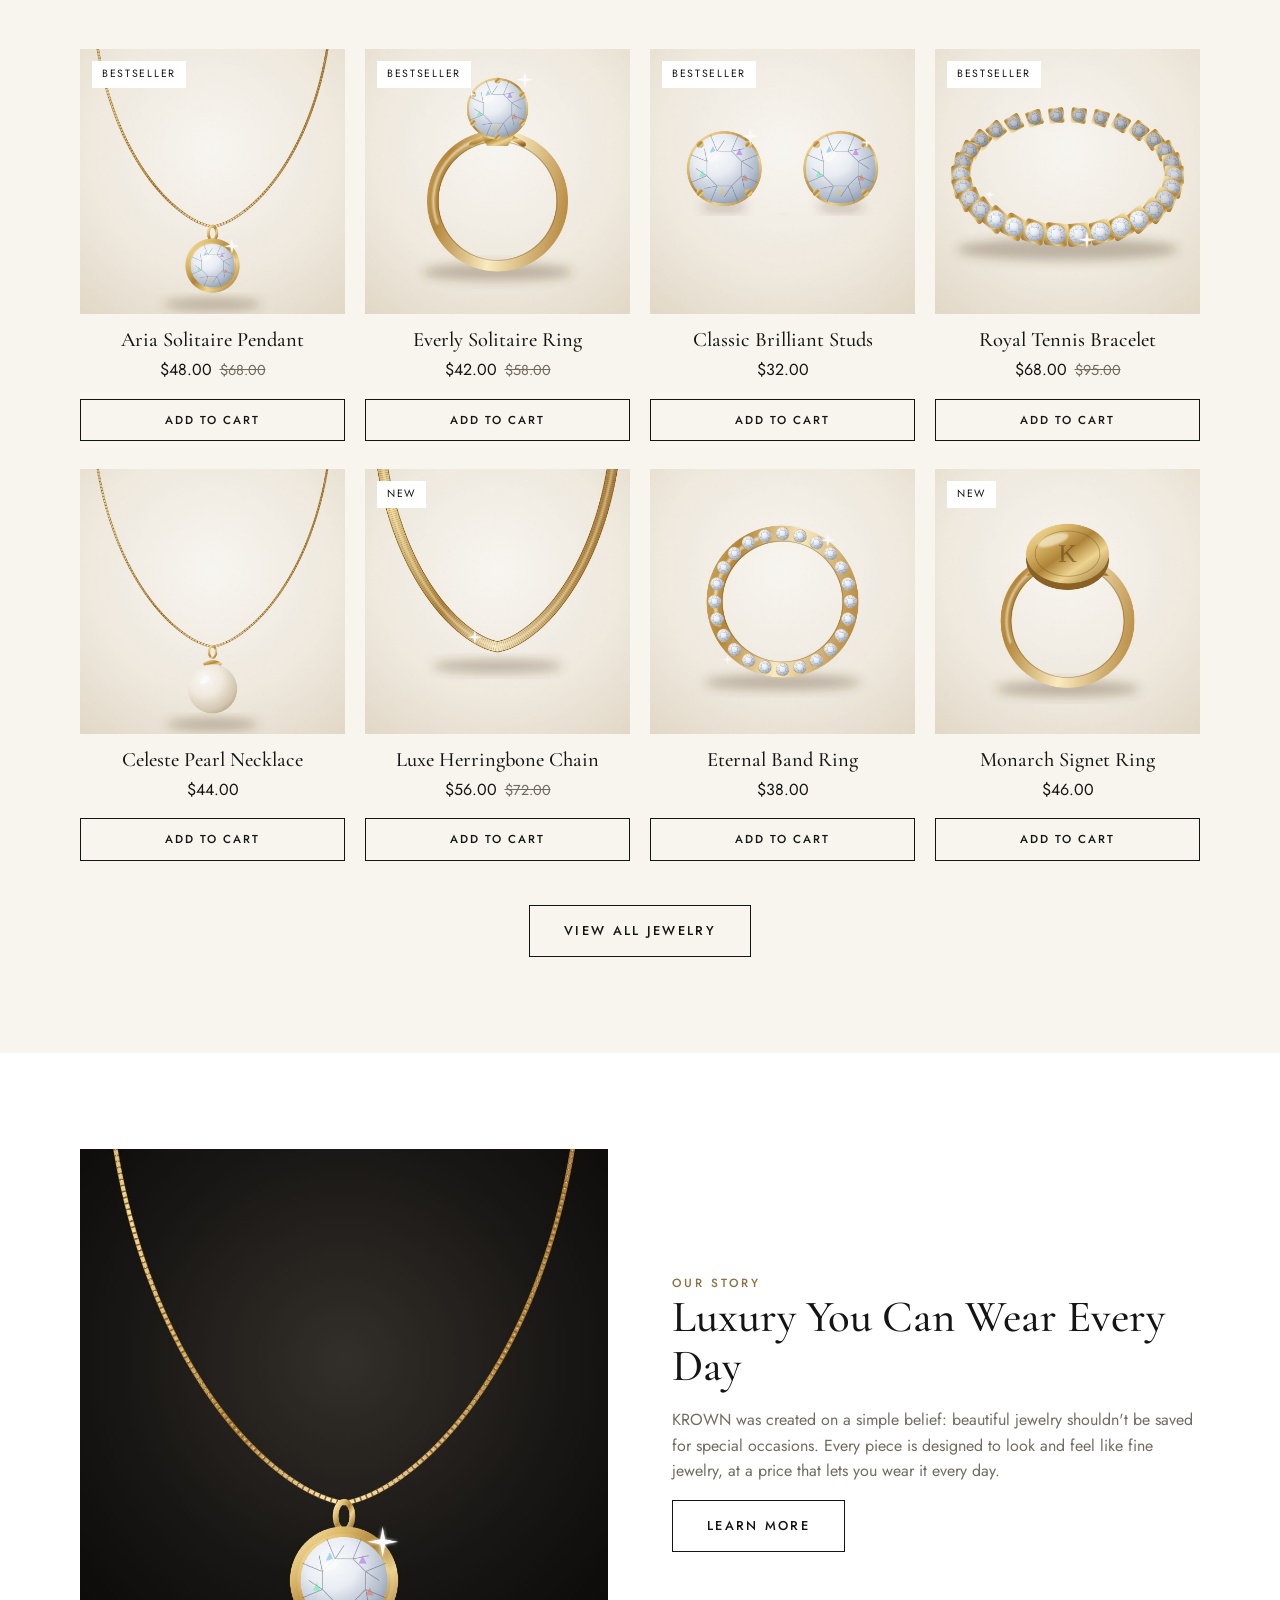
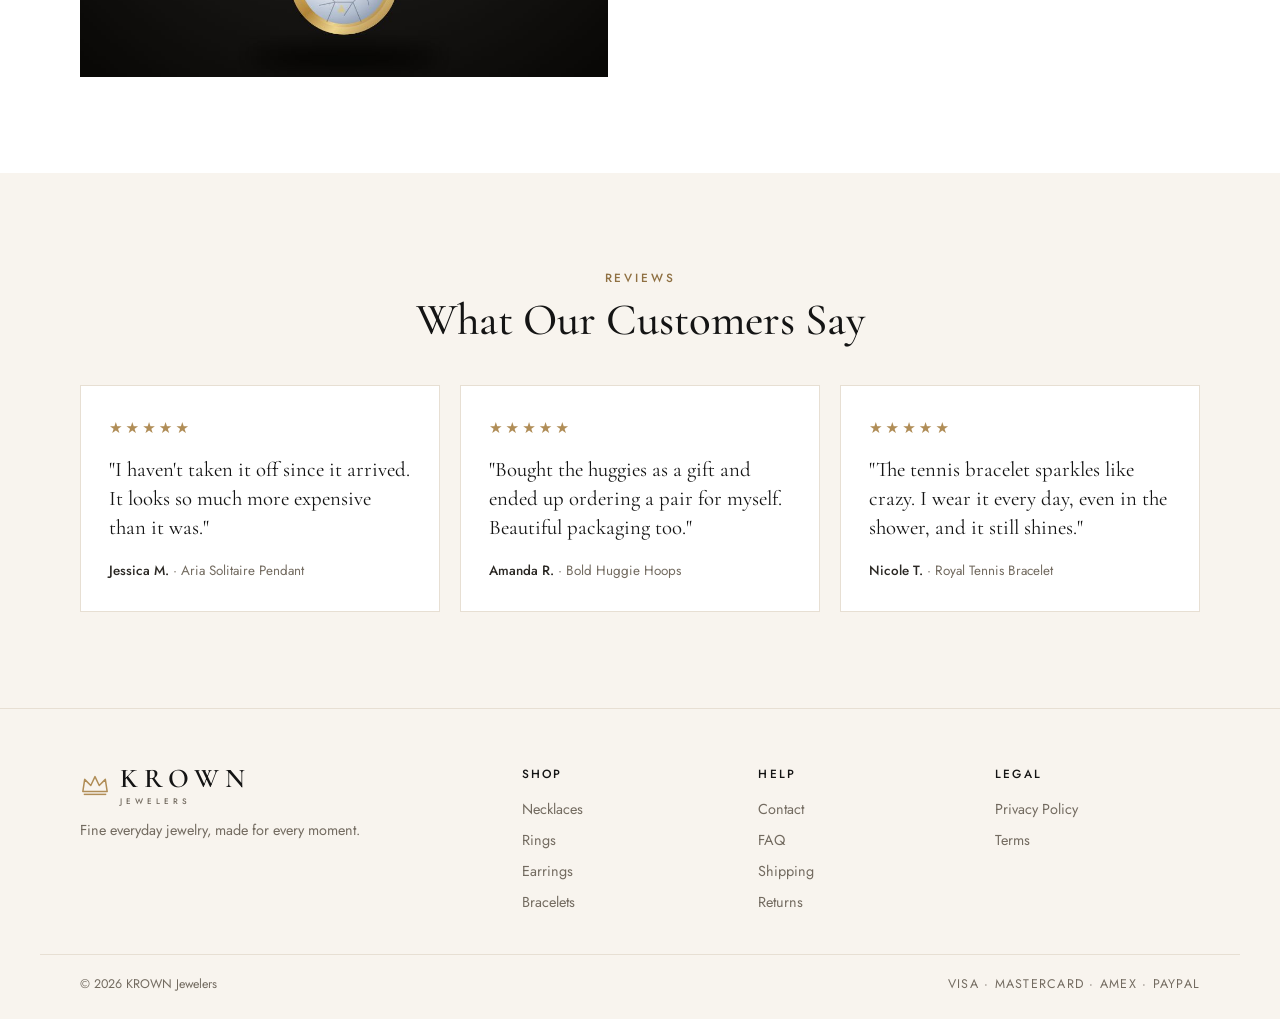
==== commit d6929249: "Replace homepage hero image with a product carousel Keeps the headline, copy and Shop Now button; th" ====
--- a/krown/index.html
+++ b/krown/index.html
@@ -10,22 +10,28 @@
 <link rel="icon" href="data:image/svg+xml,%3Csvg xmlns='http://www.w3.org/2000/svg' viewBox='0 0 32 24'%3E%3Cpath d='M3 19 5 6l6.5 6.5L16 3l4.5 9.5L27 6l2 13Z' fill='%23b08d57'/%3E%3C/svg%3E">
 <title>KROWN Jewelers | Jewelry Made for Every Moment</title>
 <meta name="description" content="Gold necklaces, rings, earrings and bracelets made for everyday luxury. Free shipping over $50 and 30-day returns.">
-<link rel="preload" as="image" href="images/hero.jpg">
 </head>
 <body data-page="home">
 <div id="site-header"></div>
 
 <main>
   <section class="hero">
-    <img class="hero-img" src="images/hero.jpg" alt="Gold pendant necklace, stud earrings and solitaire ring on cream silk" width="1800" height="1100">
-    <div class="hero-text">
-      <div class="container">
-        <div class="hero-copy">
-          <div class="eyebrow">Everyday Fine Jewelry</div>
-          <h1>Jewelry Made for Every Moment</h1>
-          <p>Timeless gold pieces designed to be worn, layered and loved, from your morning coffee to your biggest nights.</p>
-          <a href="shop.html" class="btn">Shop Now</a>
+    <div class="container hero-inner">
+      <div class="hero-copy">
+        <div class="eyebrow">Everyday Fine Jewelry</div>
+        <h1>Jewelry Made for Every Moment</h1>
+        <p>Timeless gold pieces designed to be worn, layered and loved, from your morning coffee to your biggest nights.</p>
+        <a href="shop.html" class="btn">Shop Now</a>
+      </div>
+      <div class="showcase" aria-label="Featured jewelry">
+        <div class="showcase-head">
+          <span class="eyebrow">Shop the Collection</span>
+          <div class="showcase-arrows">
+            <button class="arrow" id="sc-prev" aria-label="Previous products">&#8592;</button>
+            <button class="arrow" id="sc-next" aria-label="Next products">&#8594;</button>
+          </div>
         </div>
+        <div class="showcase-track" id="showcase"></div>
       </div>
     </div>
   </section>
@@ -105,6 +111,24 @@
     const best = window.PRODUCTS.filter((p) => p.badge === "Bestseller");
     const rest = window.PRODUCTS.filter((p) => p.badge !== "Bestseller");
     $("#bestsellers").innerHTML = best.concat(rest).slice(0, 8).map(cardHTML).join("");
+
+    // Hero product carousel: every product, bestsellers first.
+    const track = $("#showcase");
+    track.innerHTML = best.concat(rest).map((p) => `
+      <a class="sc-card" href="product.html?id=${encodeURIComponent(p.id)}">
+        <img src="${esc(p.images[0])}" alt="${esc(p.name)}" width="600" height="600">
+        <span class="sc-info"><span class="sc-name">${esc(p.name)}</span><span>${window.K.priceHTML(p)}</span></span>
+      </a>`).join("");
+    const step = () => track.querySelector(".sc-card").offsetWidth + 16;
+    $("#sc-prev").onclick = () => track.scrollBy({ left: -step(), behavior: "smooth" });
+    $("#sc-next").onclick = () => track.scrollBy({ left: step(), behavior: "smooth" });
+    const syncArrows = () => {
+      $("#sc-prev").disabled = track.scrollLeft < 4;
+      $("#sc-next").disabled = track.scrollLeft + track.clientWidth > track.scrollWidth - 4;
+    };
+    track.addEventListener("scroll", syncArrows, { passive: true });
+    window.addEventListener("resize", syncArrows);
+    syncArrows();
   })();
 </script>
 </body>
--- a/krown/css/style.css
+++ b/krown/css/style.css
@@ -66,11 +66,26 @@
 .cart-count { background: var(--gold); color: var(--white); font-size: 0.68rem; min-width: 20px; height: 20px; border-radius: 10px; display: inline-grid; place-items: center; padding: 0 5px; letter-spacing: 0; }
 
 /* Hero */
-.hero { position: relative; background: var(--cream); overflow: hidden; }
-.hero-img { width: 100%; height: min(78vh, 720px); min-height: 480px; object-fit: cover; object-position: 70% center; }
-.hero-text { position: absolute; inset: 0; display: flex; align-items: center; }
-.hero-text .container { width: min(1200px, 100%); }
+.hero { background: var(--cream); overflow: hidden; }
+.hero-inner { display: grid; grid-template-columns: 0.9fr 1.1fr; gap: clamp(32px, 5vw, 72px); align-items: center; padding-top: clamp(48px, 7vw, 88px); padding-bottom: clamp(48px, 7vw, 88px); }
 .hero-copy { max-width: 500px; }
+.showcase { min-width: 0; }
+.showcase-head { display: flex; justify-content: space-between; align-items: center; margin-bottom: 14px; }
+.showcase-arrows { display: flex; gap: 8px; }
+.arrow { width: 42px; height: 42px; border: 1px solid var(--black); background: transparent; font-size: 1.05rem; transition: background 0.2s, color 0.2s; }
+.arrow:hover:not([disabled]) { background: var(--black); color: var(--white); }
+.arrow[disabled] { opacity: 0.25; cursor: default; }
+.showcase-track {
+  display: grid; grid-auto-flow: column; grid-auto-columns: calc((100% - 16px) / 2); gap: 16px;
+  overflow-x: auto; scroll-snap-type: x mandatory; scrollbar-width: none; -webkit-overflow-scrolling: touch;
+}
+.showcase-track::-webkit-scrollbar { display: none; }
+.sc-card { scroll-snap-align: start; background: var(--white); display: block; }
+.sc-card img { width: 100%; aspect-ratio: 1; object-fit: cover; transition: transform 0.5s; }
+.sc-card:hover img { transform: scale(1.03); }
+.sc-card { overflow: hidden; }
+.sc-info { display: flex; flex-direction: column; gap: 2px; padding: 14px 16px 16px; }
+.sc-name { font-family: var(--serif); font-size: 1.25rem; color: var(--black); line-height: 1.2; }
 .hero-copy h1 { margin: 14px 0 18px; }
 .hero-copy p { color: var(--muted); font-size: 1.08rem; margin-bottom: 30px; max-width: 420px; }
 
@@ -298,6 +313,7 @@
   .cat-grid { grid-template-columns: repeat(2, 1fr); }
   .trust-grid { grid-template-columns: repeat(2, 1fr); }
   .reviews { grid-template-columns: 1fr; }
+  .hero-inner { grid-template-columns: 1fr; }
   .pdp, .split, .cart-layout, .checkout-layout { grid-template-columns: 1fr; }
   .pdp-info, .summary-box { position: static; }
   .order-summary { position: static; order: -1; }
@@ -312,8 +328,8 @@
   .nav-inner { height: 62px; }
   .nav-links { gap: 14px; font-size: 0.72rem; letter-spacing: 0.1em; }
   .cart-link svg { display: none; }
-  .hero-img { height: auto; min-height: 0; aspect-ratio: 4 / 3; object-position: 78% center; }
-  .hero-text { position: static; padding: 32px 0 44px; }
+  .showcase-track { grid-auto-columns: 68%; gap: 12px; }
+  .sc-name { font-size: 1.1rem; }
   .hero-copy h1 { margin: 10px 0 12px; }
   .hero-copy p { margin-bottom: 22px; }
   .hero .btn { width: 100%; }
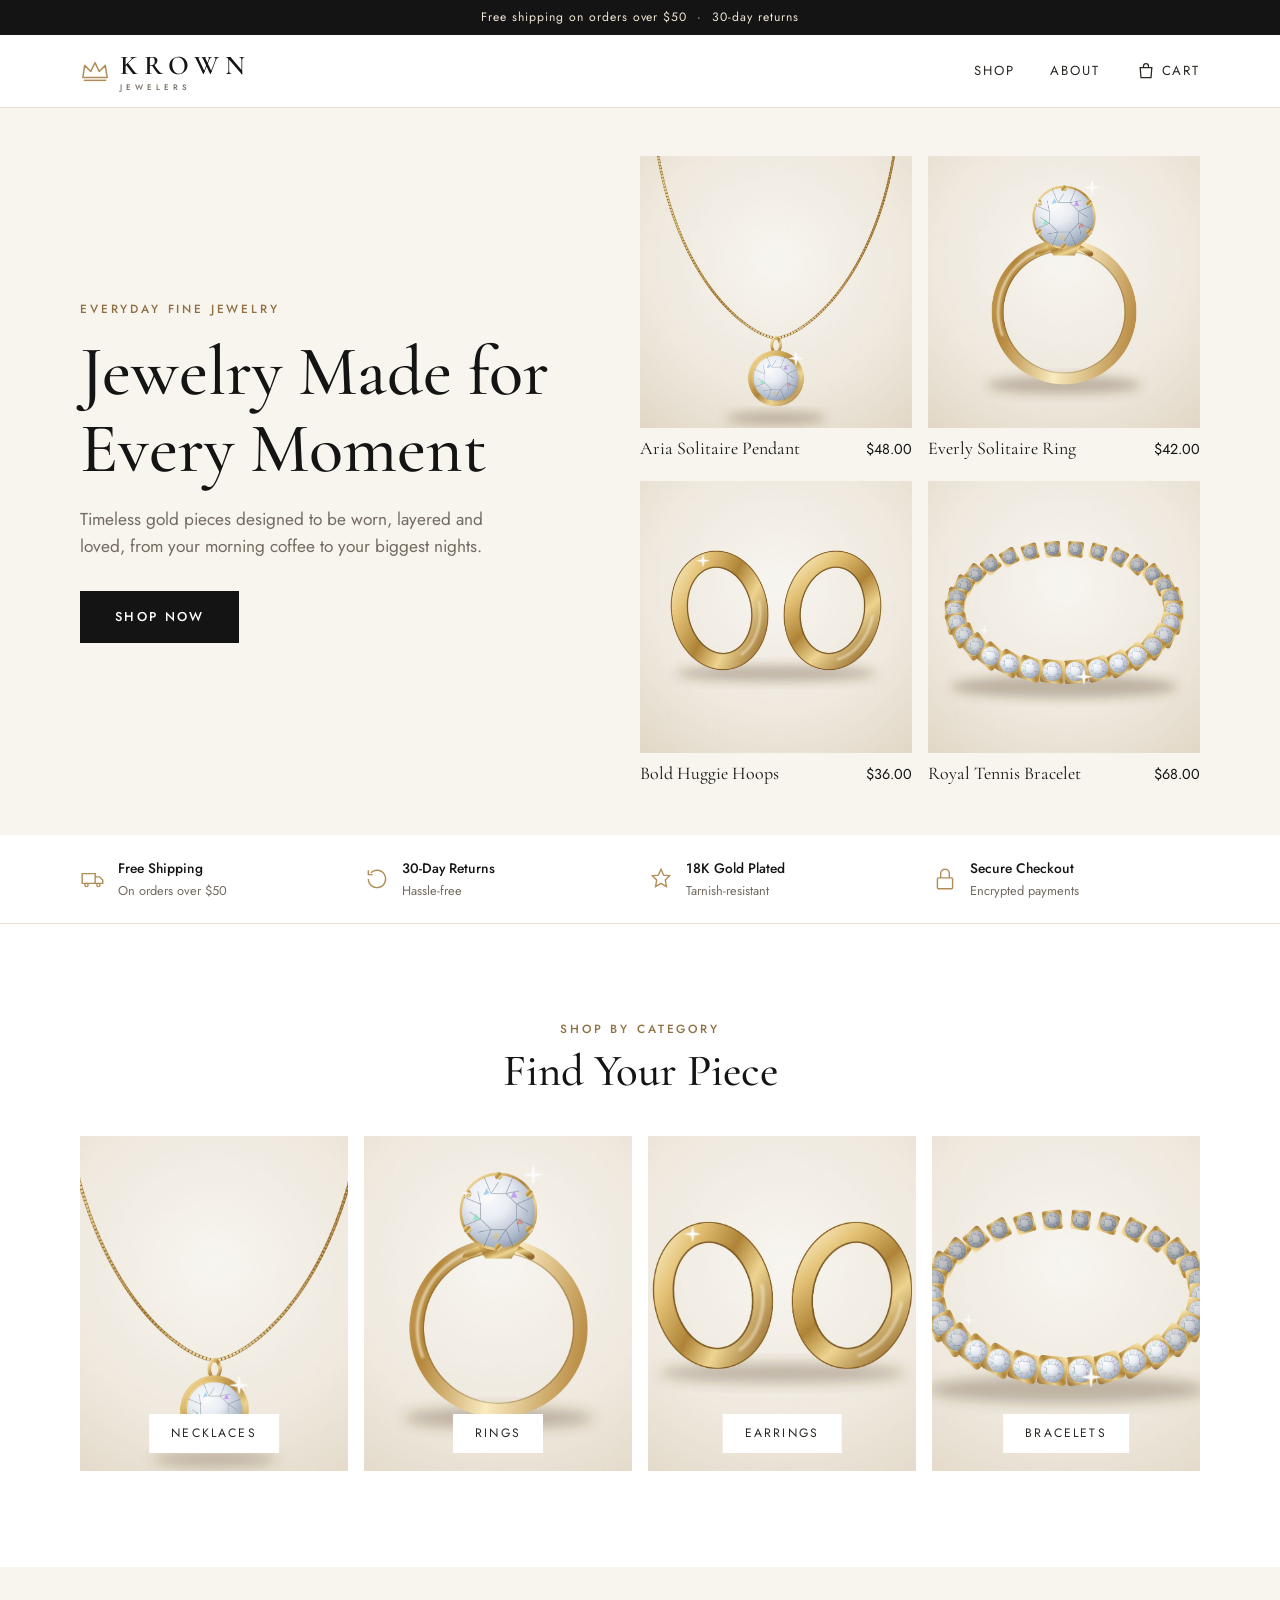
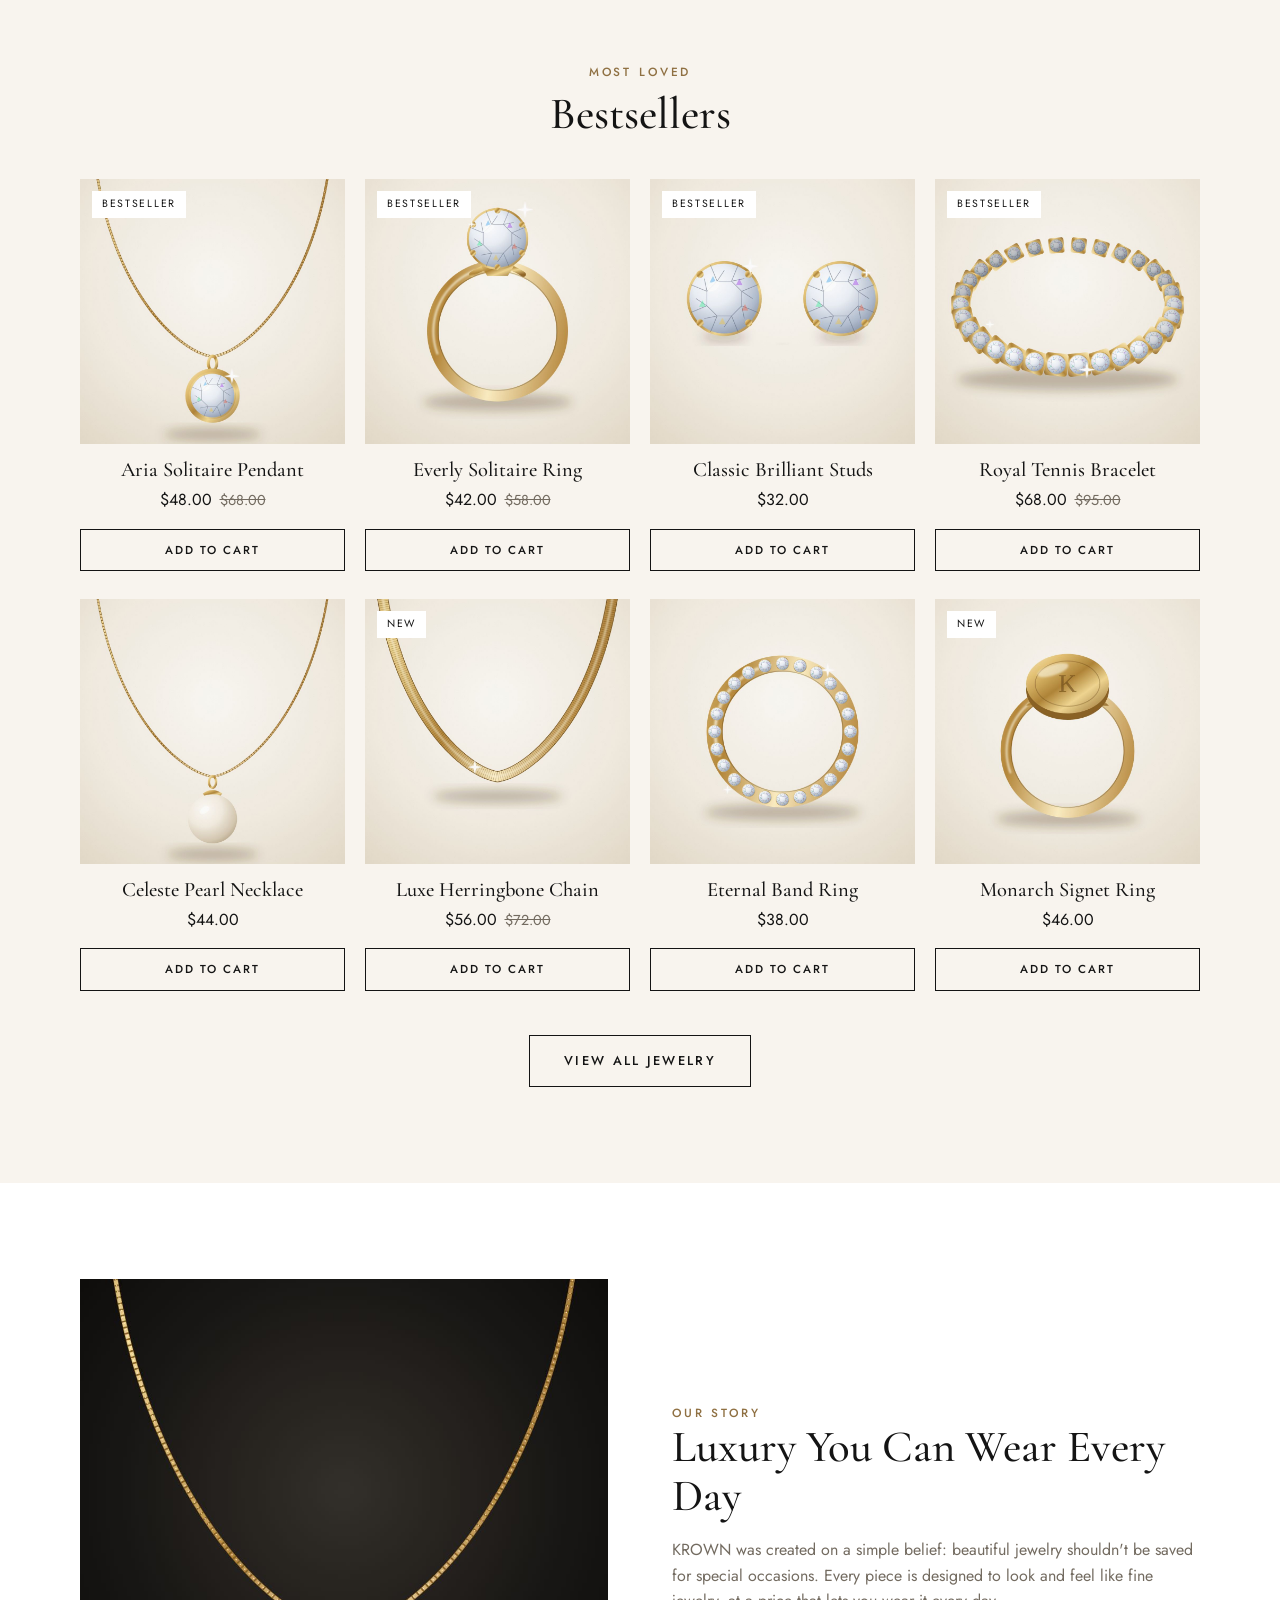
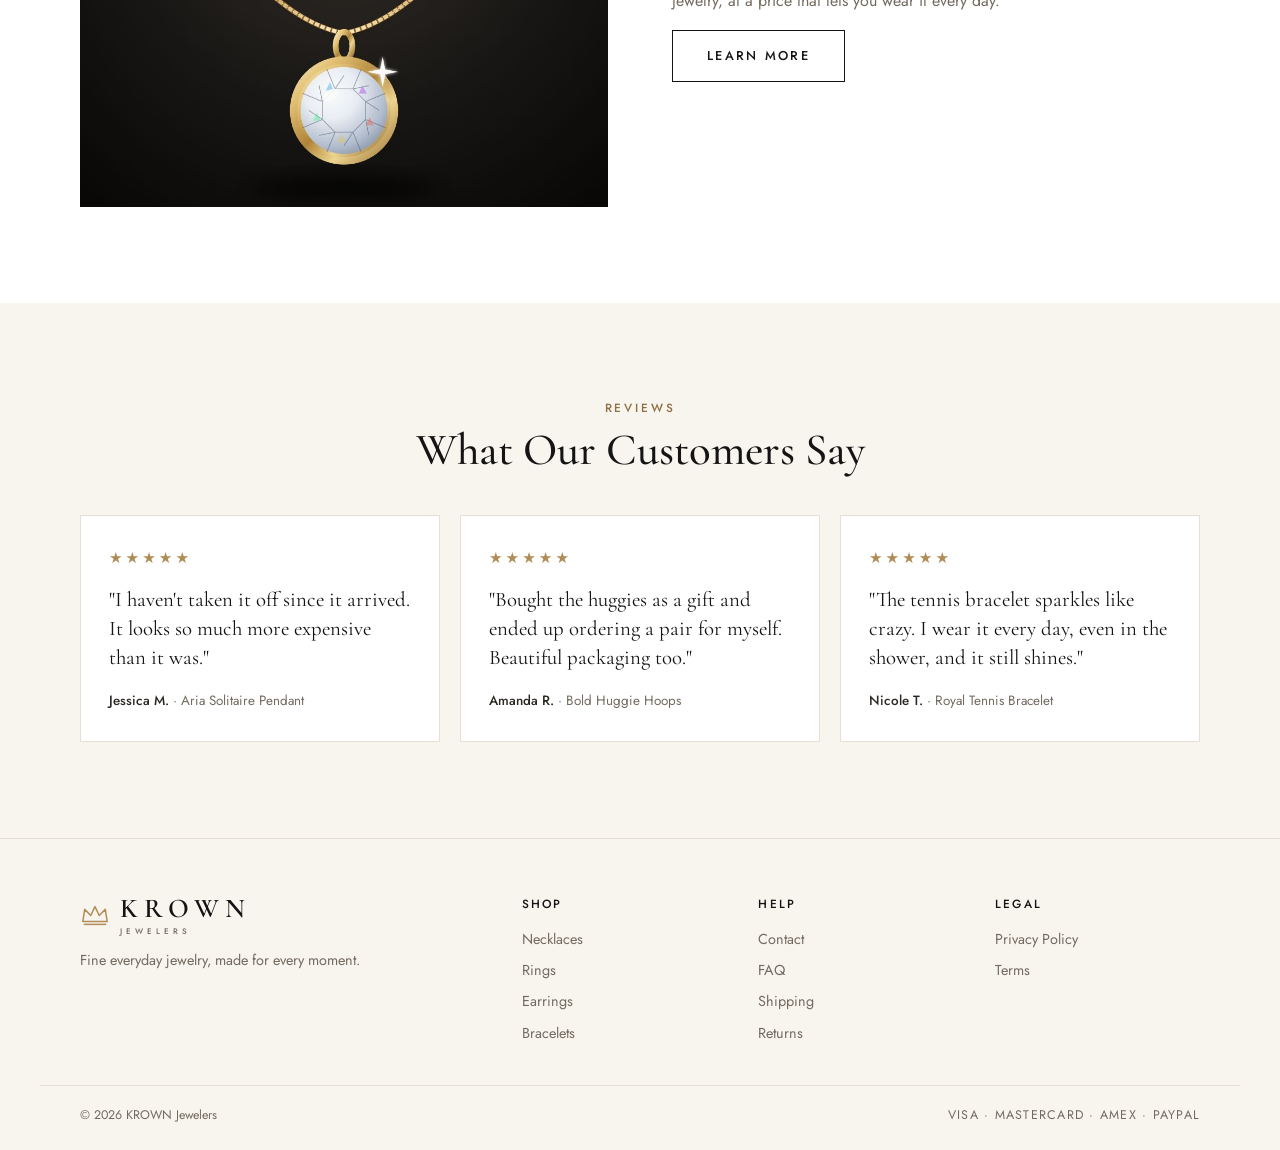
==== commit 6b527f7b: "Homepage cover: small 4-piece product showcase with prices Replaces the scrolling carousel with a st" ====
--- a/krown/index.html
+++ b/krown/index.html
@@ -23,16 +23,7 @@
         <p>Timeless gold pieces designed to be worn, layered and loved, from your morning coffee to your biggest nights.</p>
         <a href="shop.html" class="btn">Shop Now</a>
       </div>
-      <div class="showcase" aria-label="Featured jewelry">
-        <div class="showcase-head">
-          <span class="eyebrow">Shop the Collection</span>
-          <div class="showcase-arrows">
-            <button class="arrow" id="sc-prev" aria-label="Previous products">&#8592;</button>
-            <button class="arrow" id="sc-next" aria-label="Next products">&#8594;</button>
-          </div>
-        </div>
-        <div class="showcase-track" id="showcase"></div>
-      </div>
+      <div class="showcase" id="showcase" aria-label="Featured jewelry"></div>
     </div>
   </section>
 
@@ -112,23 +103,13 @@
     const rest = window.PRODUCTS.filter((p) => p.badge !== "Bestseller");
     $("#bestsellers").innerHTML = best.concat(rest).slice(0, 8).map(cardHTML).join("");
 
-    // Hero product carousel: every product, bestsellers first.
-    const track = $("#showcase");
-    track.innerHTML = best.concat(rest).map((p) => `
-      <a class="sc-card" href="product.html?id=${encodeURIComponent(p.id)}">
-        <img src="${esc(p.images[0])}" alt="${esc(p.name)}" width="600" height="600">
-        <span class="sc-info"><span class="sc-name">${esc(p.name)}</span><span>${window.K.priceHTML(p)}</span></span>
+    // Hero showcase: change these ids to feature different pieces.
+    const featured = ["aria-solitaire-pendant", "everly-solitaire-ring", "bold-huggie-hoops", "royal-tennis-bracelet"];
+    $("#showcase").innerHTML = featured.map(window.K.product).filter(Boolean).map((p) => `
+      <a class="sc-tile" href="product.html?id=${encodeURIComponent(p.id)}">
+        <img src="${esc(p.images[0])}" alt="${esc(p.name)}" width="1000" height="1000">
+        <span class="sc-tag"><span class="sc-name">${esc(p.name)}</span><span>${window.K.priceHTML(p)}</span></span>
       </a>`).join("");
-    const step = () => track.querySelector(".sc-card").offsetWidth + 16;
-    $("#sc-prev").onclick = () => track.scrollBy({ left: -step(), behavior: "smooth" });
-    $("#sc-next").onclick = () => track.scrollBy({ left: step(), behavior: "smooth" });
-    const syncArrows = () => {
-      $("#sc-prev").disabled = track.scrollLeft < 4;
-      $("#sc-next").disabled = track.scrollLeft + track.clientWidth > track.scrollWidth - 4;
-    };
-    track.addEventListener("scroll", syncArrows, { passive: true });
-    window.addEventListener("resize", syncArrows);
-    syncArrows();
   })();
 </script>
 </body>
--- a/krown/css/style.css
+++ b/krown/css/style.css
@@ -67,25 +67,15 @@
 
 /* Hero */
 .hero { background: var(--cream); overflow: hidden; }
-.hero-inner { display: grid; grid-template-columns: 0.9fr 1.1fr; gap: clamp(32px, 5vw, 72px); align-items: center; padding-top: clamp(48px, 7vw, 88px); padding-bottom: clamp(48px, 7vw, 88px); }
+.hero-inner { display: grid; grid-template-columns: 0.9fr 1.1fr; gap: clamp(32px, 5vw, 72px); align-items: center; min-height: min(78vh, 720px); padding-top: 48px; padding-bottom: 48px; }
 .hero-copy { max-width: 500px; }
-.showcase { min-width: 0; }
-.showcase-head { display: flex; justify-content: space-between; align-items: center; margin-bottom: 14px; }
-.showcase-arrows { display: flex; gap: 8px; }
-.arrow { width: 42px; height: 42px; border: 1px solid var(--black); background: transparent; font-size: 1.05rem; transition: background 0.2s, color 0.2s; }
-.arrow:hover:not([disabled]) { background: var(--black); color: var(--white); }
-.arrow[disabled] { opacity: 0.25; cursor: default; }
-.showcase-track {
-  display: grid; grid-auto-flow: column; grid-auto-columns: calc((100% - 16px) / 2); gap: 16px;
-  overflow-x: auto; scroll-snap-type: x mandatory; scrollbar-width: none; -webkit-overflow-scrolling: touch;
-}
-.showcase-track::-webkit-scrollbar { display: none; }
-.sc-card { scroll-snap-align: start; background: var(--white); display: block; }
-.sc-card img { width: 100%; aspect-ratio: 1; object-fit: cover; transition: transform 0.5s; }
-.sc-card:hover img { transform: scale(1.03); }
-.sc-card { overflow: hidden; }
-.sc-info { display: flex; flex-direction: column; gap: 2px; padding: 14px 16px 16px; }
-.sc-name { font-family: var(--serif); font-size: 1.25rem; color: var(--black); line-height: 1.2; }
+.showcase { display: grid; grid-template-columns: 1fr 1fr; gap: 20px 16px; max-width: 560px; justify-self: end; width: 100%; }
+.sc-tile { display: block; }
+.sc-tile img { width: 100%; aspect-ratio: 1; object-fit: cover; background: var(--white); transition: opacity 0.3s; }
+.sc-tile:hover img { opacity: 0.88; }
+.sc-tag { display: flex; justify-content: space-between; align-items: baseline; gap: 8px; padding-top: 10px; font-size: 0.9rem; }
+.sc-tag .compare { display: none; }
+.sc-name { font-family: var(--serif); font-size: 1.12rem; color: var(--black); line-height: 1.2; }
 .hero-copy h1 { margin: 14px 0 18px; }
 .hero-copy p { color: var(--muted); font-size: 1.08rem; margin-bottom: 30px; max-width: 420px; }
 
@@ -328,8 +318,10 @@
   .nav-inner { height: 62px; }
   .nav-links { gap: 14px; font-size: 0.72rem; letter-spacing: 0.1em; }
   .cart-link svg { display: none; }
-  .showcase-track { grid-auto-columns: 68%; gap: 12px; }
-  .sc-name { font-size: 1.1rem; }
+  .hero-inner { min-height: 0; padding-top: 36px; padding-bottom: 40px; }
+  .showcase { gap: 16px 10px; max-width: none; }
+  .sc-tag { flex-direction: column; gap: 0; padding-top: 8px; font-size: 0.84rem; }
+  .sc-name { font-size: 1.02rem; }
   .hero-copy h1 { margin: 10px 0 12px; }
   .hero-copy p { margin-bottom: 22px; }
   .hero .btn { width: 100%; }
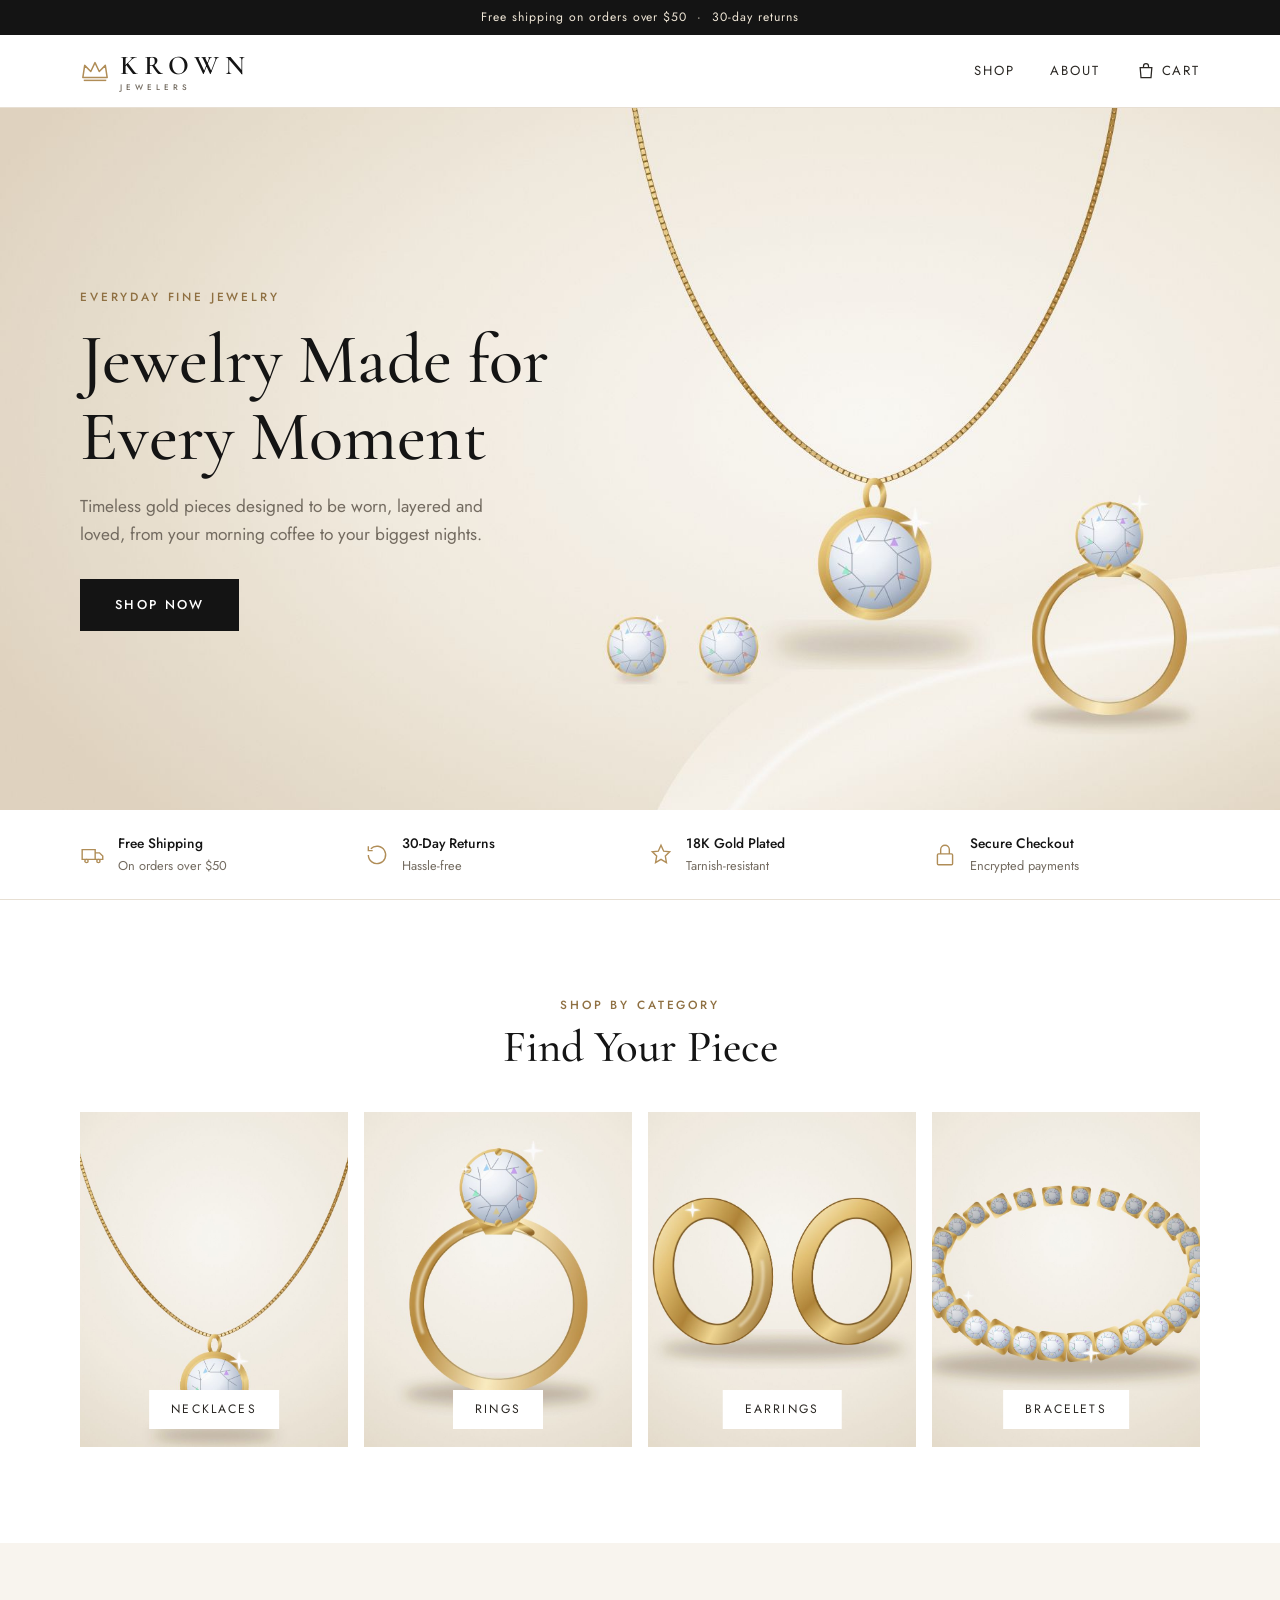
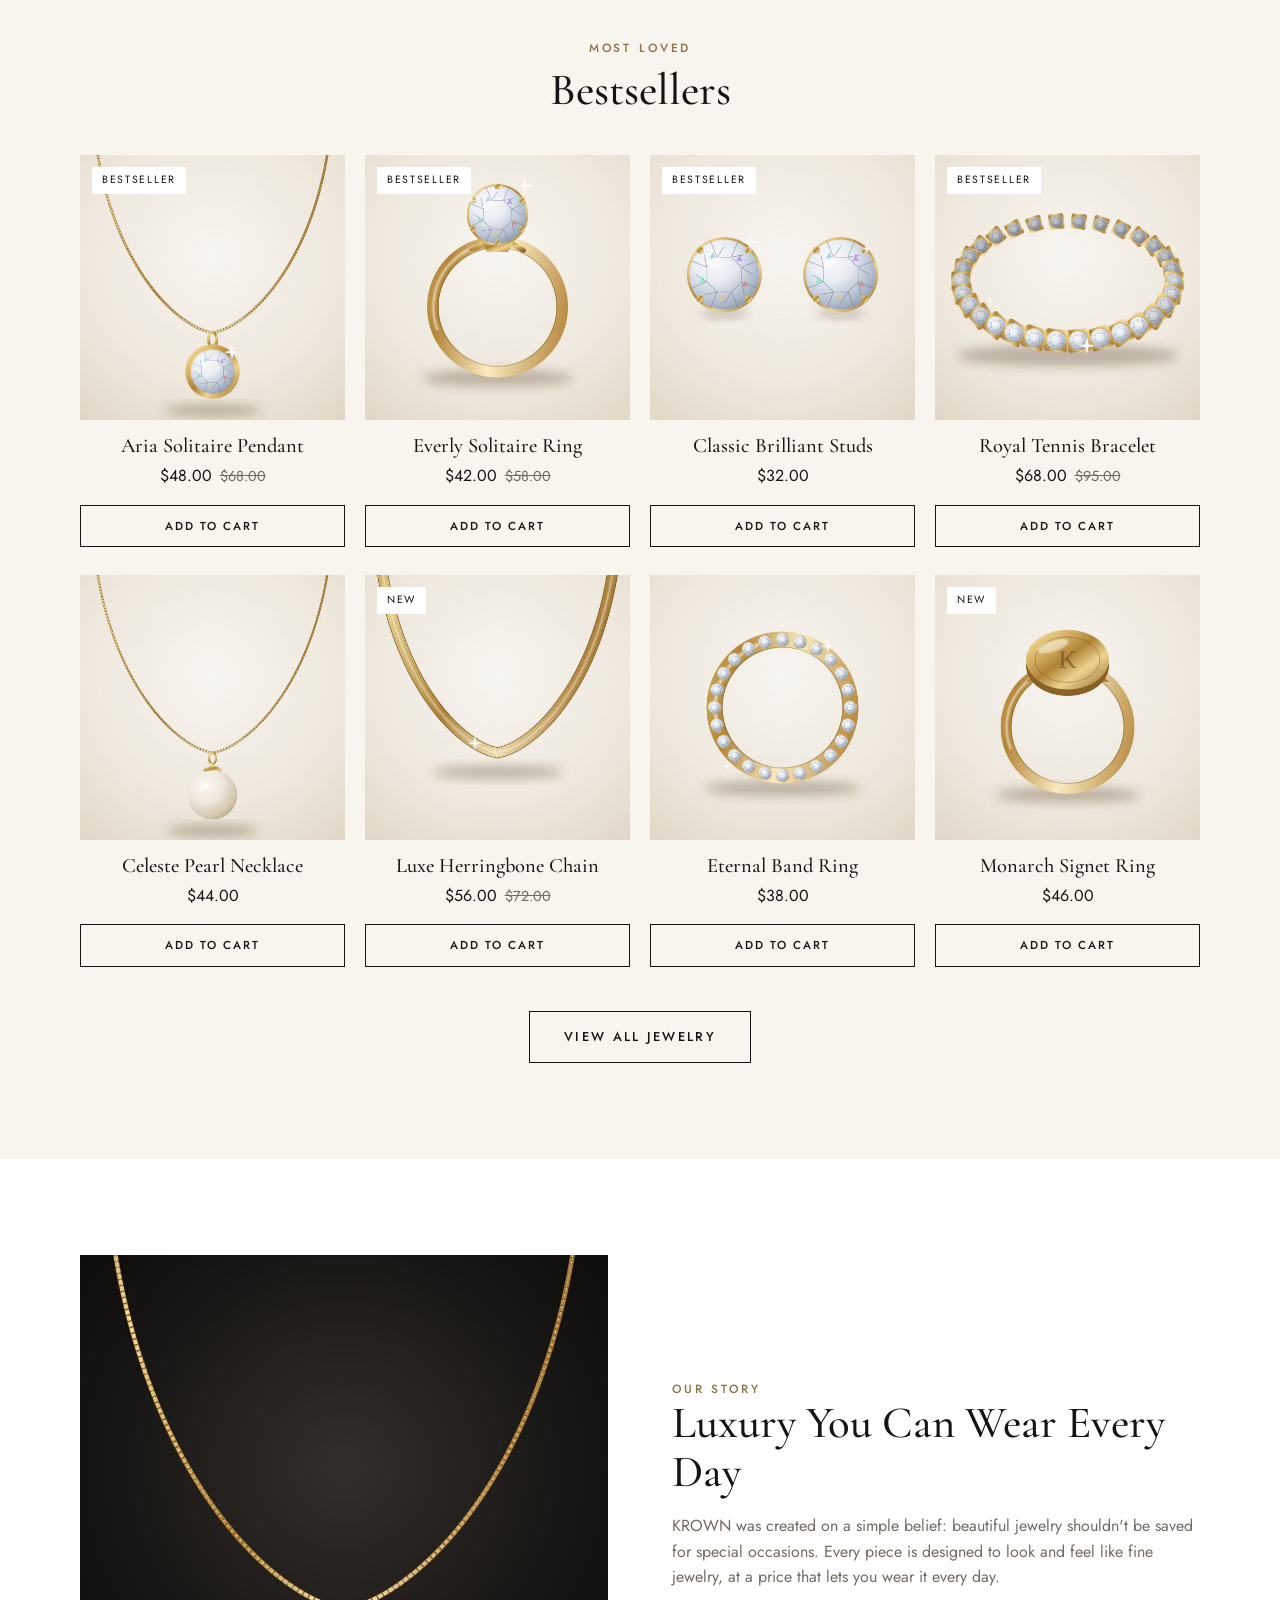
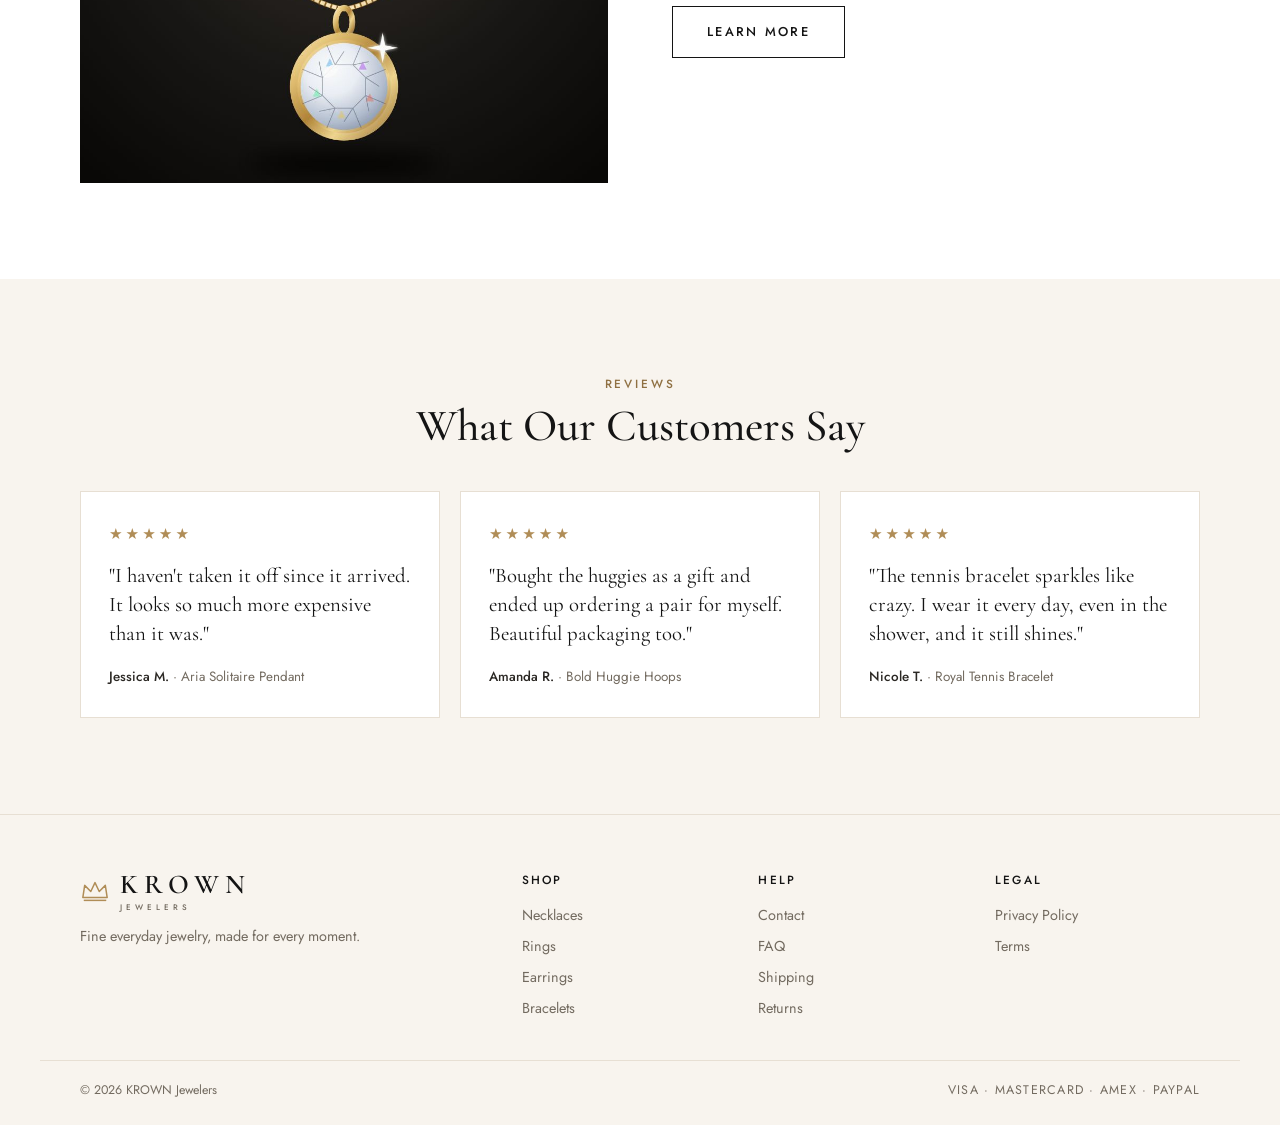
==== commit 2c82f2fc: "Restore original KROWN homepage with hero image Reverts the carousel and showcase cover experiments;" ====
--- a/krown/index.html
+++ b/krown/index.html
@@ -10,20 +10,23 @@
 <link rel="icon" href="data:image/svg+xml,%3Csvg xmlns='http://www.w3.org/2000/svg' viewBox='0 0 32 24'%3E%3Cpath d='M3 19 5 6l6.5 6.5L16 3l4.5 9.5L27 6l2 13Z' fill='%23b08d57'/%3E%3C/svg%3E">
 <title>KROWN Jewelers | Jewelry Made for Every Moment</title>
 <meta name="description" content="Gold necklaces, rings, earrings and bracelets made for everyday luxury. Free shipping over $50 and 30-day returns.">
+<link rel="preload" as="image" href="images/hero.jpg">
 </head>
 <body data-page="home">
 <div id="site-header"></div>
 
 <main>
   <section class="hero">
-    <div class="container hero-inner">
-      <div class="hero-copy">
-        <div class="eyebrow">Everyday Fine Jewelry</div>
-        <h1>Jewelry Made for Every Moment</h1>
-        <p>Timeless gold pieces designed to be worn, layered and loved, from your morning coffee to your biggest nights.</p>
-        <a href="shop.html" class="btn">Shop Now</a>
+    <img class="hero-img" src="images/hero.jpg" alt="Gold pendant necklace, stud earrings and solitaire ring on cream silk" width="1800" height="1100">
+    <div class="hero-text">
+      <div class="container">
+        <div class="hero-copy">
+          <div class="eyebrow">Everyday Fine Jewelry</div>
+          <h1>Jewelry Made for Every Moment</h1>
+          <p>Timeless gold pieces designed to be worn, layered and loved, from your morning coffee to your biggest nights.</p>
+          <a href="shop.html" class="btn">Shop Now</a>
+        </div>
       </div>
-      <div class="showcase" id="showcase" aria-label="Featured jewelry"></div>
     </div>
   </section>
 
@@ -102,14 +105,6 @@
     const best = window.PRODUCTS.filter((p) => p.badge === "Bestseller");
     const rest = window.PRODUCTS.filter((p) => p.badge !== "Bestseller");
     $("#bestsellers").innerHTML = best.concat(rest).slice(0, 8).map(cardHTML).join("");
-
-    // Hero showcase: change these ids to feature different pieces.
-    const featured = ["aria-solitaire-pendant", "everly-solitaire-ring", "bold-huggie-hoops", "royal-tennis-bracelet"];
-    $("#showcase").innerHTML = featured.map(window.K.product).filter(Boolean).map((p) => `
-      <a class="sc-tile" href="product.html?id=${encodeURIComponent(p.id)}">
-        <img src="${esc(p.images[0])}" alt="${esc(p.name)}" width="1000" height="1000">
-        <span class="sc-tag"><span class="sc-name">${esc(p.name)}</span><span>${window.K.priceHTML(p)}</span></span>
-      </a>`).join("");
   })();
 </script>
 </body>
--- a/krown/css/style.css
+++ b/krown/css/style.css
@@ -66,16 +66,11 @@
 .cart-count { background: var(--gold); color: var(--white); font-size: 0.68rem; min-width: 20px; height: 20px; border-radius: 10px; display: inline-grid; place-items: center; padding: 0 5px; letter-spacing: 0; }
 
 /* Hero */
-.hero { background: var(--cream); overflow: hidden; }
-.hero-inner { display: grid; grid-template-columns: 0.9fr 1.1fr; gap: clamp(32px, 5vw, 72px); align-items: center; min-height: min(78vh, 720px); padding-top: 48px; padding-bottom: 48px; }
+.hero { position: relative; background: var(--cream); overflow: hidden; }
+.hero-img { width: 100%; height: min(78vh, 720px); min-height: 480px; object-fit: cover; object-position: 70% center; }
+.hero-text { position: absolute; inset: 0; display: flex; align-items: center; }
+.hero-text .container { width: min(1200px, 100%); }
 .hero-copy { max-width: 500px; }
-.showcase { display: grid; grid-template-columns: 1fr 1fr; gap: 20px 16px; max-width: 560px; justify-self: end; width: 100%; }
-.sc-tile { display: block; }
-.sc-tile img { width: 100%; aspect-ratio: 1; object-fit: cover; background: var(--white); transition: opacity 0.3s; }
-.sc-tile:hover img { opacity: 0.88; }
-.sc-tag { display: flex; justify-content: space-between; align-items: baseline; gap: 8px; padding-top: 10px; font-size: 0.9rem; }
-.sc-tag .compare { display: none; }
-.sc-name { font-family: var(--serif); font-size: 1.12rem; color: var(--black); line-height: 1.2; }
 .hero-copy h1 { margin: 14px 0 18px; }
 .hero-copy p { color: var(--muted); font-size: 1.08rem; margin-bottom: 30px; max-width: 420px; }
 
@@ -303,7 +298,6 @@
   .cat-grid { grid-template-columns: repeat(2, 1fr); }
   .trust-grid { grid-template-columns: repeat(2, 1fr); }
   .reviews { grid-template-columns: 1fr; }
-  .hero-inner { grid-template-columns: 1fr; }
   .pdp, .split, .cart-layout, .checkout-layout { grid-template-columns: 1fr; }
   .pdp-info, .summary-box { position: static; }
   .order-summary { position: static; order: -1; }
@@ -318,10 +312,8 @@
   .nav-inner { height: 62px; }
   .nav-links { gap: 14px; font-size: 0.72rem; letter-spacing: 0.1em; }
   .cart-link svg { display: none; }
-  .hero-inner { min-height: 0; padding-top: 36px; padding-bottom: 40px; }
-  .showcase { gap: 16px 10px; max-width: none; }
-  .sc-tag { flex-direction: column; gap: 0; padding-top: 8px; font-size: 0.84rem; }
-  .sc-name { font-size: 1.02rem; }
+  .hero-img { height: auto; min-height: 0; aspect-ratio: 4 / 3; object-position: 78% center; }
+  .hero-text { position: static; padding: 32px 0 44px; }
   .hero-copy h1 { margin: 10px 0 12px; }
   .hero-copy p { margin-bottom: 22px; }
   .hero .btn { width: 100%; }
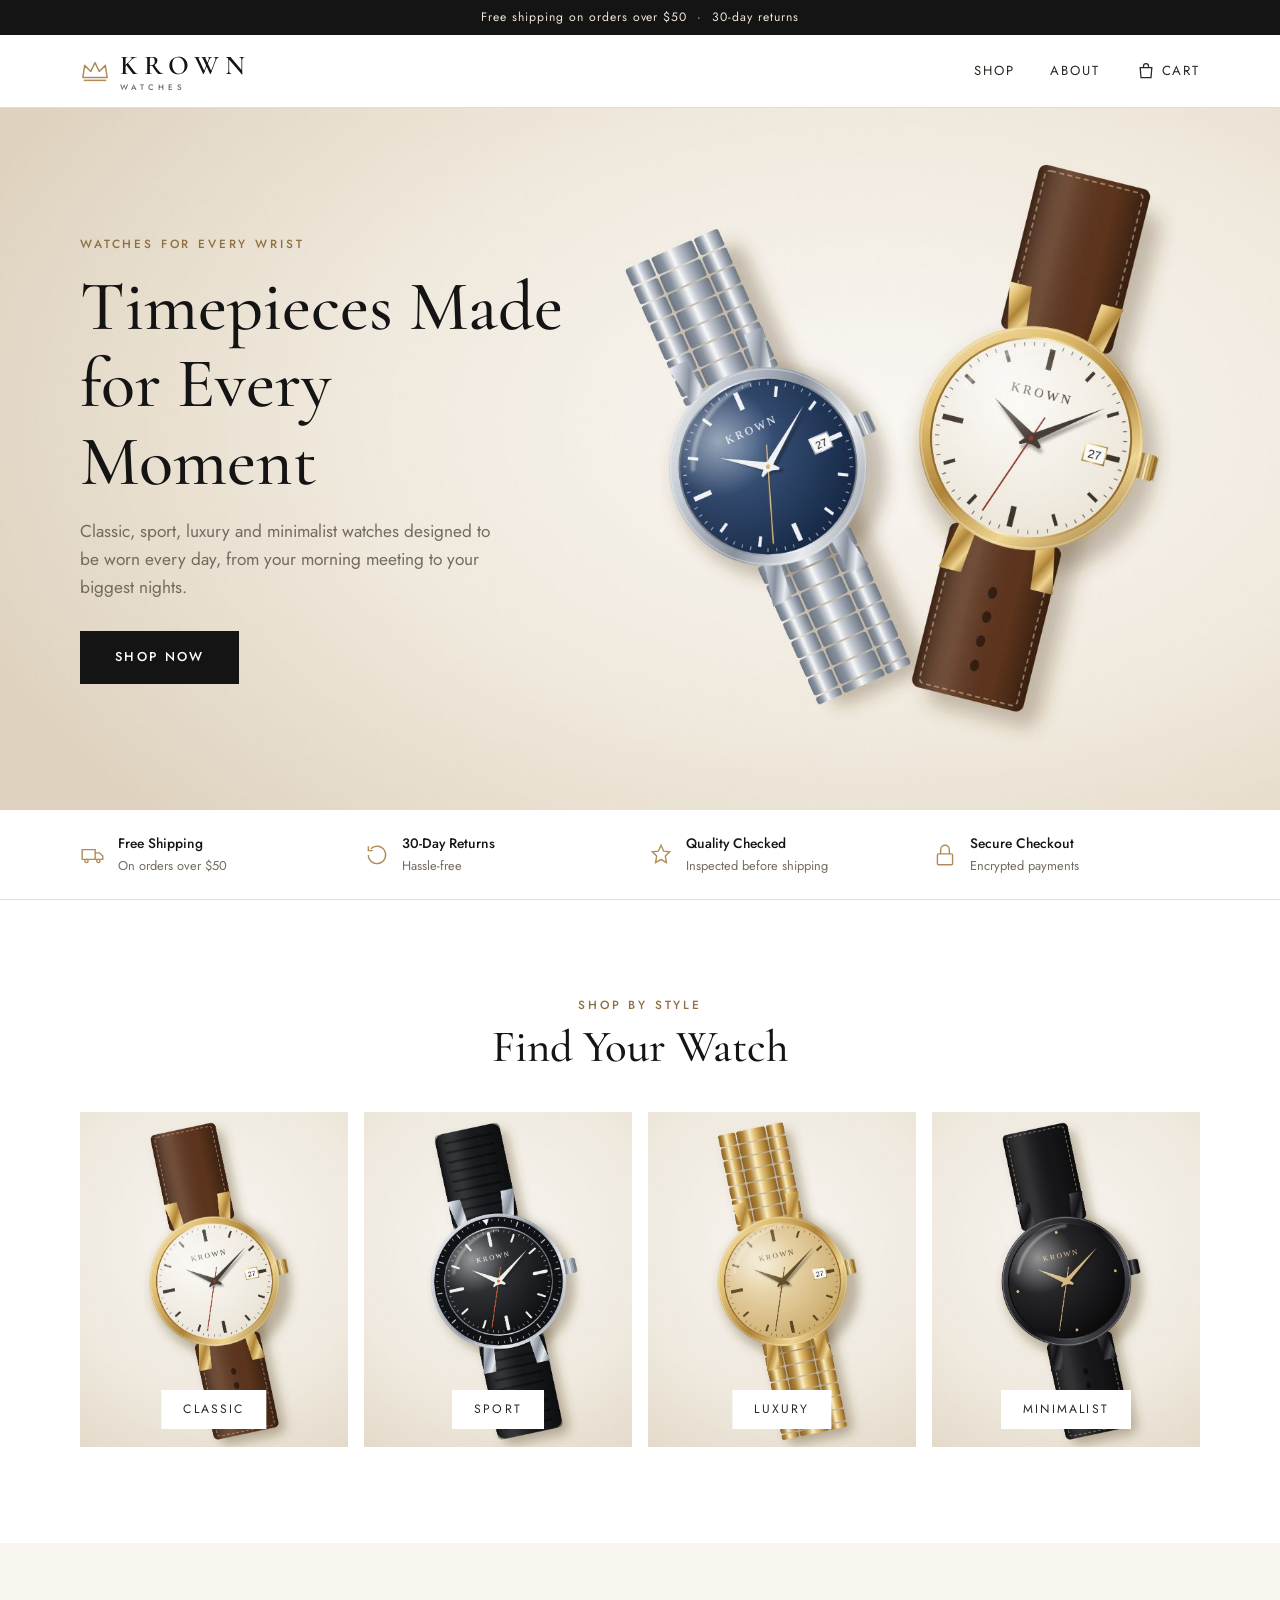
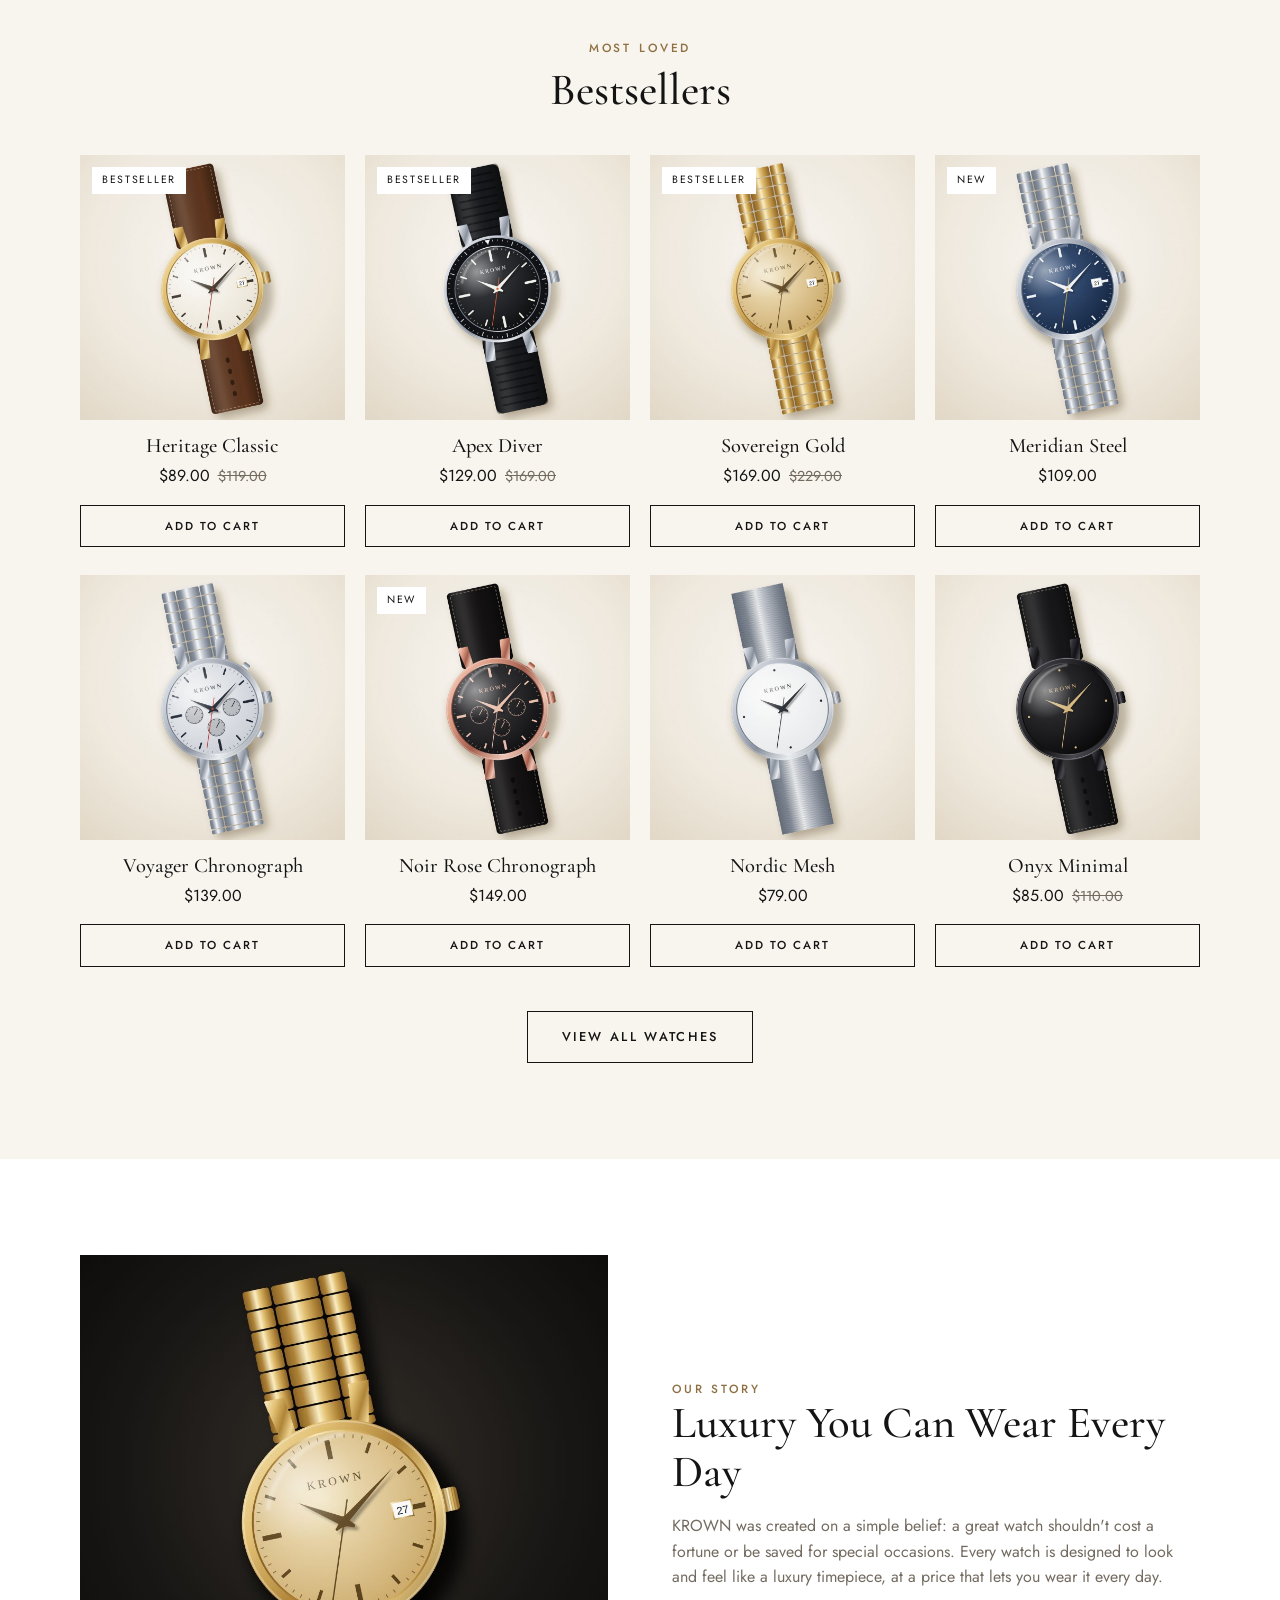
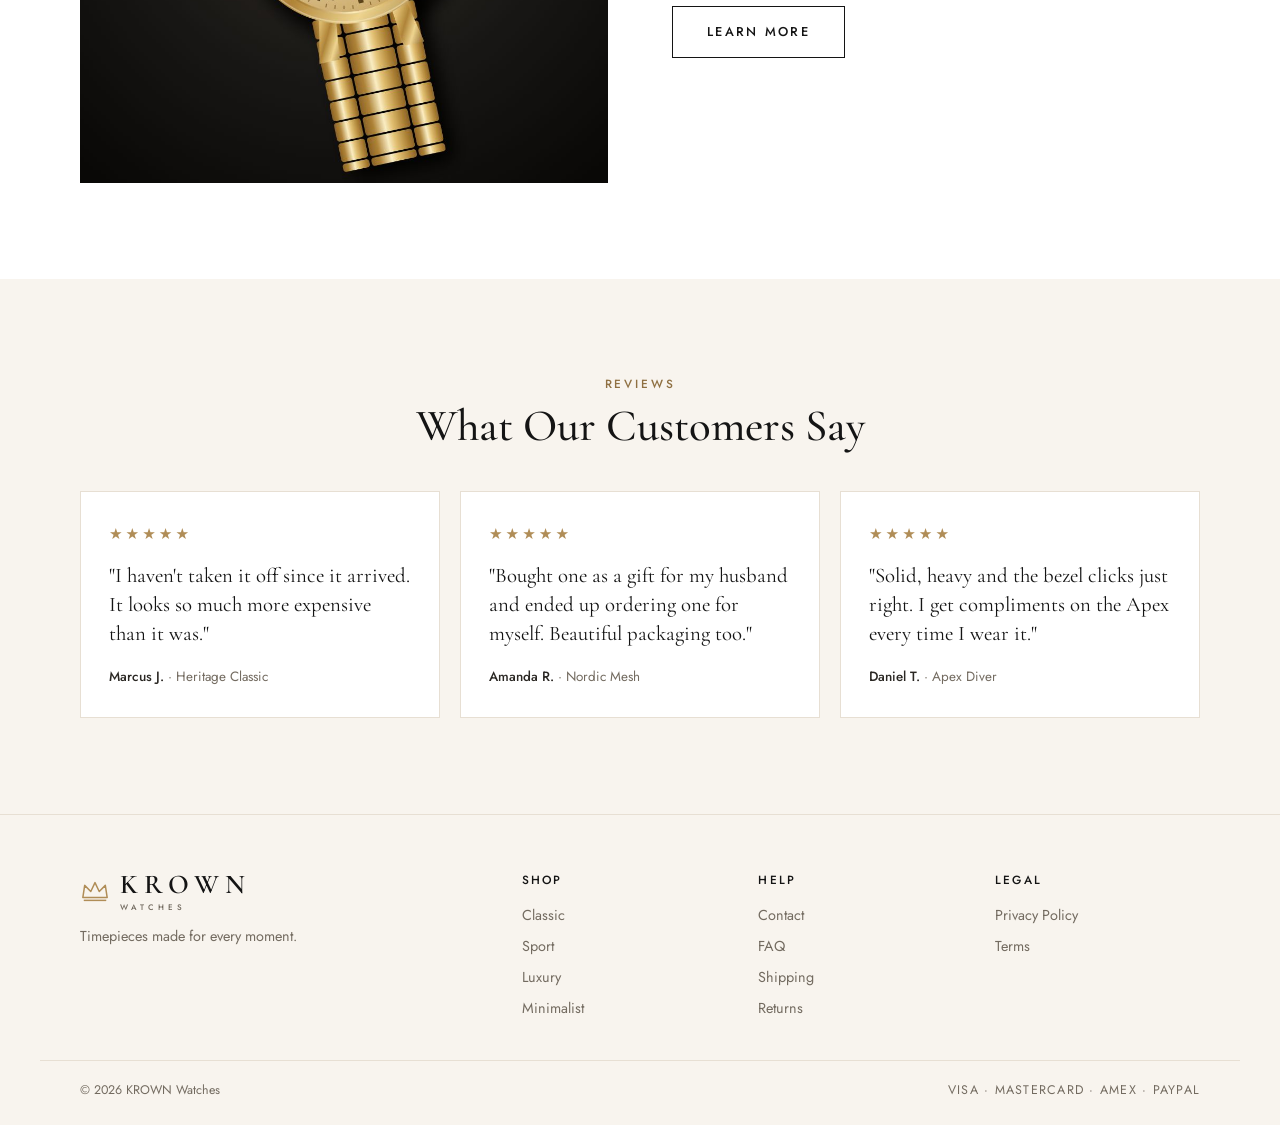
==== commit bfec59c6: "Convert KROWN storefront from jewelry to watches - Categories are now watch styles: Classic, Sport, " ====
--- a/krown/index.html
+++ b/krown/index.html
@@ -8,8 +8,8 @@
 <link href="https://fonts.googleapis.com/css2?family=Cormorant+Garamond:wght@500;600&family=Jost:wght@400;500&display=swap" rel="stylesheet">
 <link rel="stylesheet" href="css/style.css">
 <link rel="icon" href="data:image/svg+xml,%3Csvg xmlns='http://www.w3.org/2000/svg' viewBox='0 0 32 24'%3E%3Cpath d='M3 19 5 6l6.5 6.5L16 3l4.5 9.5L27 6l2 13Z' fill='%23b08d57'/%3E%3C/svg%3E">
-<title>KROWN Jewelers | Jewelry Made for Every Moment</title>
-<meta name="description" content="Gold necklaces, rings, earrings and bracelets made for everyday luxury. Free shipping over $50 and 30-day returns.">
+<title>KROWN Watches | Timepieces Made for Every Moment</title>
+<meta name="description" content="Classic, sport, luxury and minimalist watches made for everyday wear. Free shipping over $50 and 30-day returns.">
 <link rel="preload" as="image" href="images/hero.jpg">
 </head>
 <body data-page="home">
@@ -17,13 +17,13 @@
 
 <main>
   <section class="hero">
-    <img class="hero-img" src="images/hero.jpg" alt="Gold pendant necklace, stud earrings and solitaire ring on cream silk" width="1800" height="1100">
+    <img class="hero-img" src="images/hero.jpg" alt="Two KROWN watches, one on a steel bracelet and one on brown leather" width="1800" height="1100">
     <div class="hero-text">
       <div class="container">
         <div class="hero-copy">
-          <div class="eyebrow">Everyday Fine Jewelry</div>
-          <h1>Jewelry Made for Every Moment</h1>
-          <p>Timeless gold pieces designed to be worn, layered and loved, from your morning coffee to your biggest nights.</p>
+          <div class="eyebrow">Watches for Every Wrist</div>
+          <h1>Timepieces Made for Every Moment</h1>
+          <p>Classic, sport, luxury and minimalist watches designed to be worn every day, from your morning meeting to your biggest nights.</p>
           <a href="shop.html" class="btn">Shop Now</a>
         </div>
       </div>
@@ -34,14 +34,14 @@
     <div class="container trust-grid">
       <div class="trust-item"><svg viewBox="0 0 24 24" fill="none" stroke="currentColor" stroke-width="1.3"><path d="M2 7h12v9H2zM14 10h4l3 3v3h-7"/><circle cx="6" cy="17.5" r="1.5"/><circle cx="17" cy="17.5" r="1.5"/></svg><div><b>Free Shipping</b><span>On orders over $50</span></div></div>
       <div class="trust-item"><svg viewBox="0 0 24 24" fill="none" stroke="currentColor" stroke-width="1.3"><path d="M4 12a8 8 0 1 0 2.3-5.7M4 4v4h4"/></svg><div><b>30-Day Returns</b><span>Hassle-free</span></div></div>
-      <div class="trust-item"><svg viewBox="0 0 24 24" fill="none" stroke="currentColor" stroke-width="1.3"><path d="M12 3l2.5 5.5L20 9l-4 4 1 6-5-3-5 3 1-6-4-4 5.5-.5z"/></svg><div><b>18K Gold Plated</b><span>Tarnish-resistant</span></div></div>
+      <div class="trust-item"><svg viewBox="0 0 24 24" fill="none" stroke="currentColor" stroke-width="1.3"><path d="M12 3l2.5 5.5L20 9l-4 4 1 6-5-3-5 3 1-6-4-4 5.5-.5z"/></svg><div><b>Quality Checked</b><span>Inspected before shipping</span></div></div>
       <div class="trust-item"><svg viewBox="0 0 24 24" fill="none" stroke="currentColor" stroke-width="1.3"><rect x="5" y="11" width="14" height="10" rx="1"/><path d="M8 11V7a4 4 0 0 1 8 0v4"/></svg><div><b>Secure Checkout</b><span>Encrypted payments</span></div></div>
     </div>
   </div>
 
   <section class="section">
     <div class="container">
-      <div class="section-head"><div class="eyebrow">Shop by Category</div><h2>Find Your Piece</h2></div>
+      <div class="section-head"><div class="eyebrow">Shop by Style</div><h2>Find Your Watch</h2></div>
       <div class="cat-grid" id="categories"></div>
     </div>
   </section>
@@ -50,17 +50,17 @@
     <div class="container">
       <div class="section-head"><div class="eyebrow">Most Loved</div><h2>Bestsellers</h2></div>
       <div class="grid" id="bestsellers"></div>
-      <div class="section-foot"><a href="shop.html" class="btn btn-outline">View All Jewelry</a></div>
+      <div class="section-foot"><a href="shop.html" class="btn btn-outline">View All Watches</a></div>
     </div>
   </section>
 
   <section class="section">
     <div class="container split">
-      <img src="images/products/necklace-pendant-2.jpg" alt="Aria Solitaire Pendant on black velvet" loading="lazy" width="1000" height="1000">
+      <img src="images/products/luxury-sovereign-2.jpg" alt="Sovereign Gold watch on black velvet" loading="lazy" width="1000" height="1000">
       <div>
         <div class="eyebrow">Our Story</div>
         <h2>Luxury You Can Wear Every Day</h2>
-        <p>KROWN was created on a simple belief: beautiful jewelry shouldn't be saved for special occasions. Every piece is designed to look and feel like fine jewelry, at a price that lets you wear it every day.</p>
+        <p>KROWN was created on a simple belief: a great watch shouldn't cost a fortune or be saved for special occasions. Every watch is designed to look and feel like a luxury timepiece, at a price that lets you wear it every day.</p>
         <a href="about.html" class="btn btn-outline">Learn More</a>
       </div>
     </div>
@@ -74,17 +74,17 @@
         <figure class="review">
           <div class="stars" aria-label="5 out of 5 stars">★★★★★</div>
           <blockquote>"I haven't taken it off since it arrived. It looks so much more expensive than it was."</blockquote>
-          <footer><b>Jessica M.</b> · Aria Solitaire Pendant</footer>
+          <footer><b>Marcus J.</b> · Heritage Classic</footer>
         </figure>
         <figure class="review">
           <div class="stars" aria-label="5 out of 5 stars">★★★★★</div>
-          <blockquote>"Bought the huggies as a gift and ended up ordering a pair for myself. Beautiful packaging too."</blockquote>
-          <footer><b>Amanda R.</b> · Bold Huggie Hoops</footer>
+          <blockquote>"Bought one as a gift for my husband and ended up ordering one for myself. Beautiful packaging too."</blockquote>
+          <footer><b>Amanda R.</b> · Nordic Mesh</footer>
         </figure>
         <figure class="review">
           <div class="stars" aria-label="5 out of 5 stars">★★★★★</div>
-          <blockquote>"The tennis bracelet sparkles like crazy. I wear it every day, even in the shower, and it still shines."</blockquote>
-          <footer><b>Nicole T.</b> · Royal Tennis Bracelet</footer>
+          <blockquote>"Solid, heavy and the bezel clicks just right. I get compliments on the Apex every time I wear it."</blockquote>
+          <footer><b>Daniel T.</b> · Apex Diver</footer>
         </figure>
       </div>
     </div>
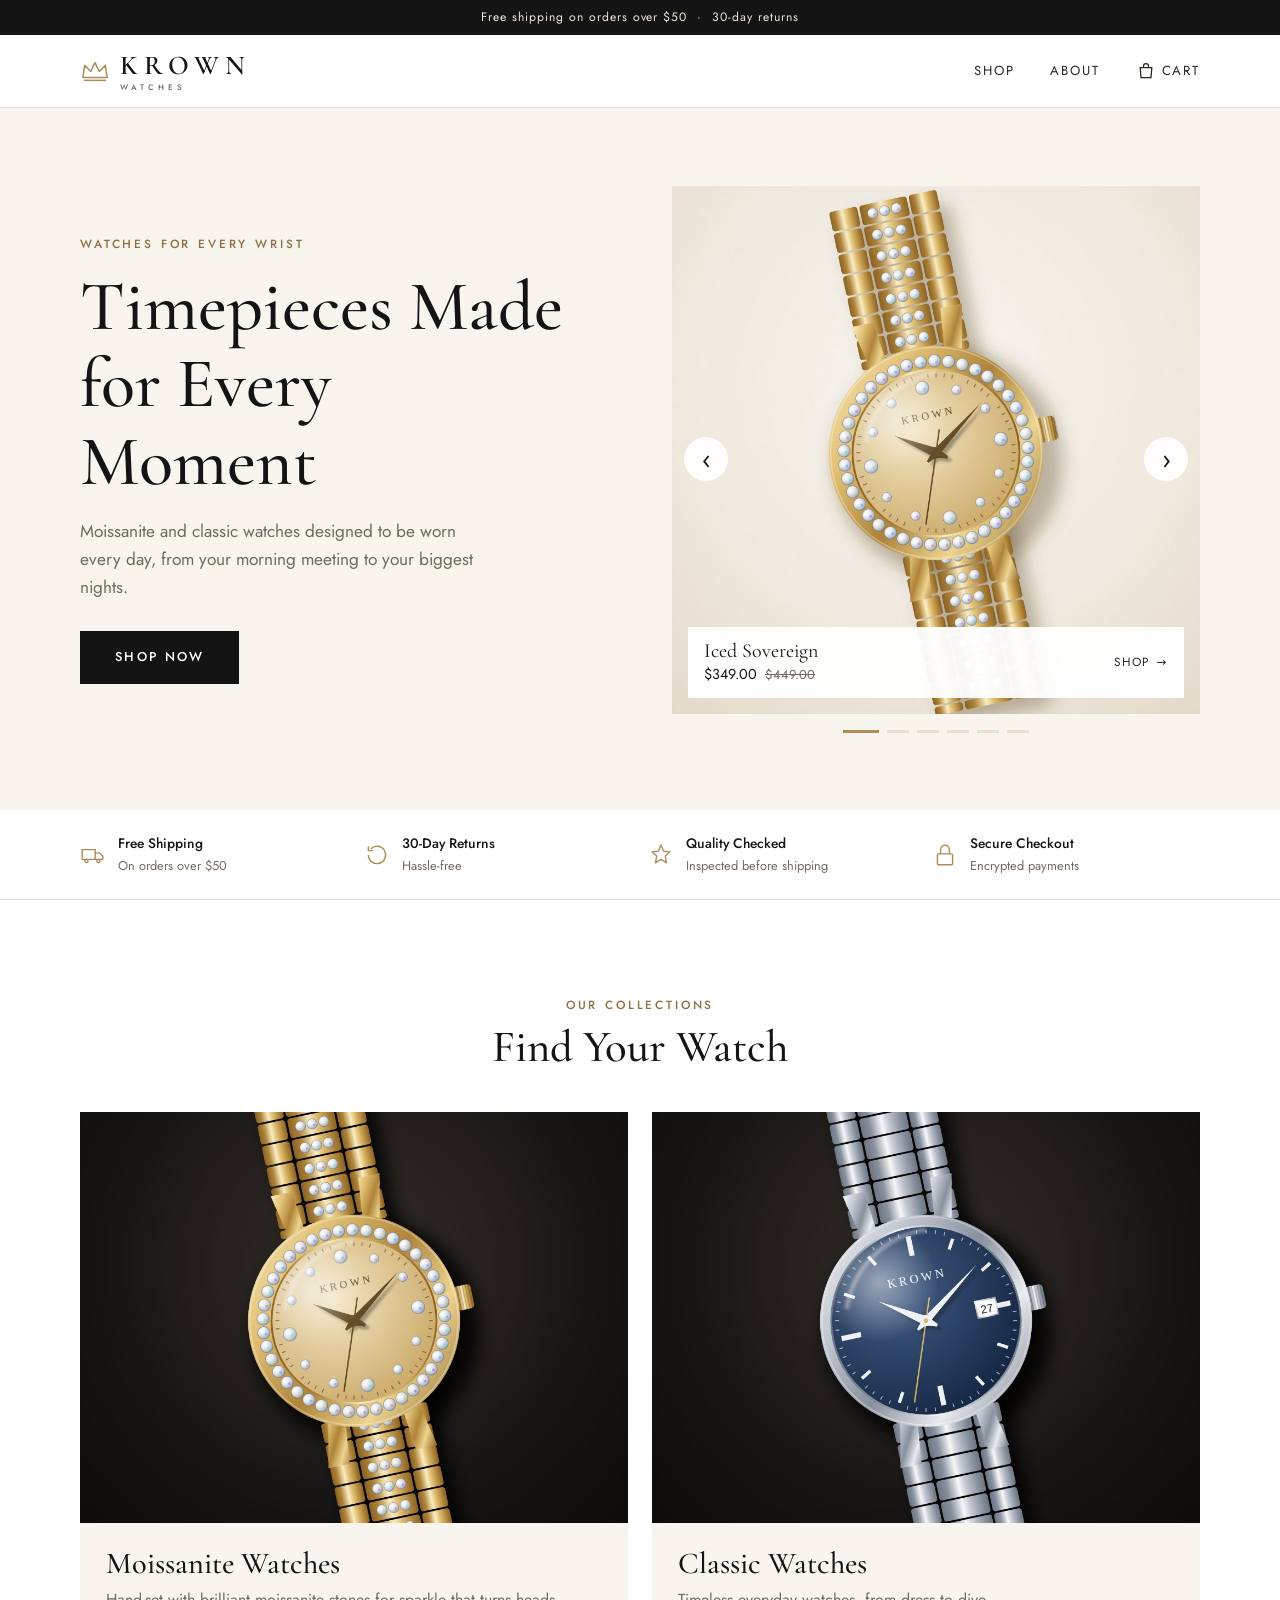
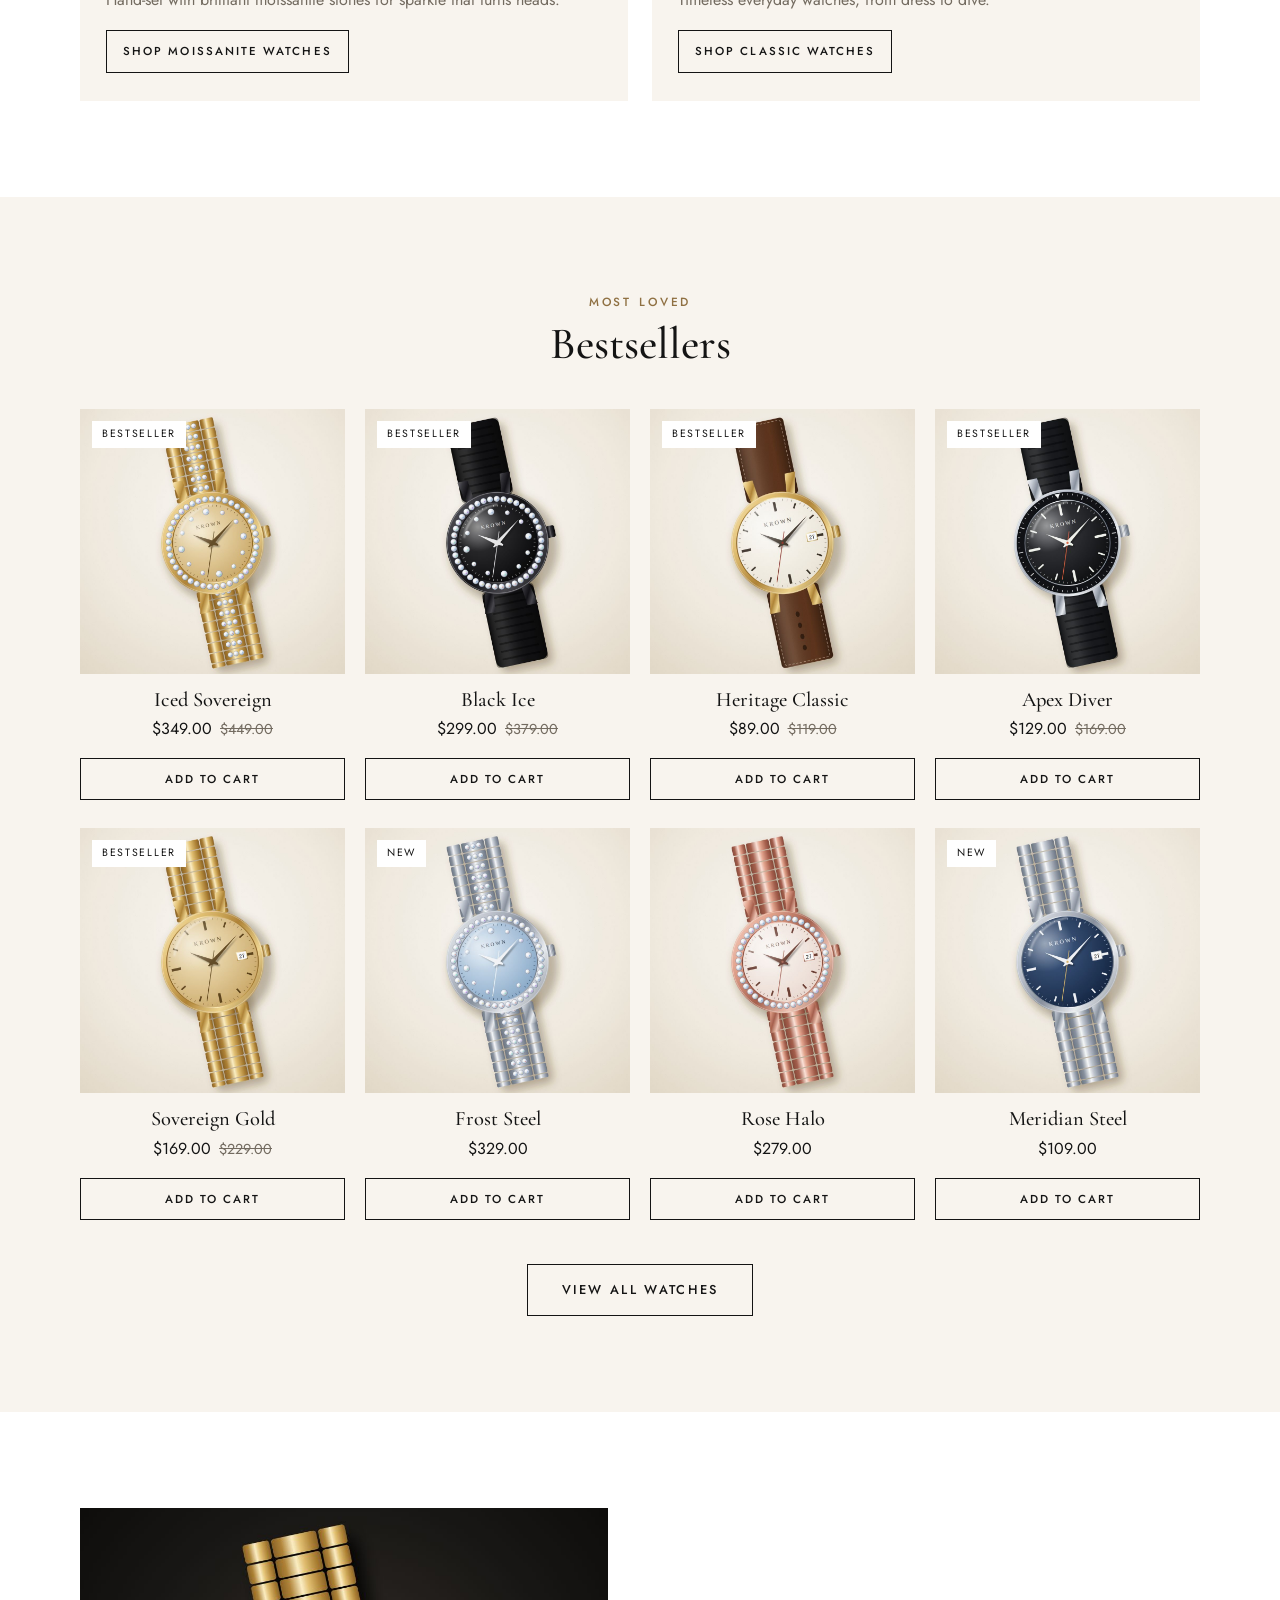
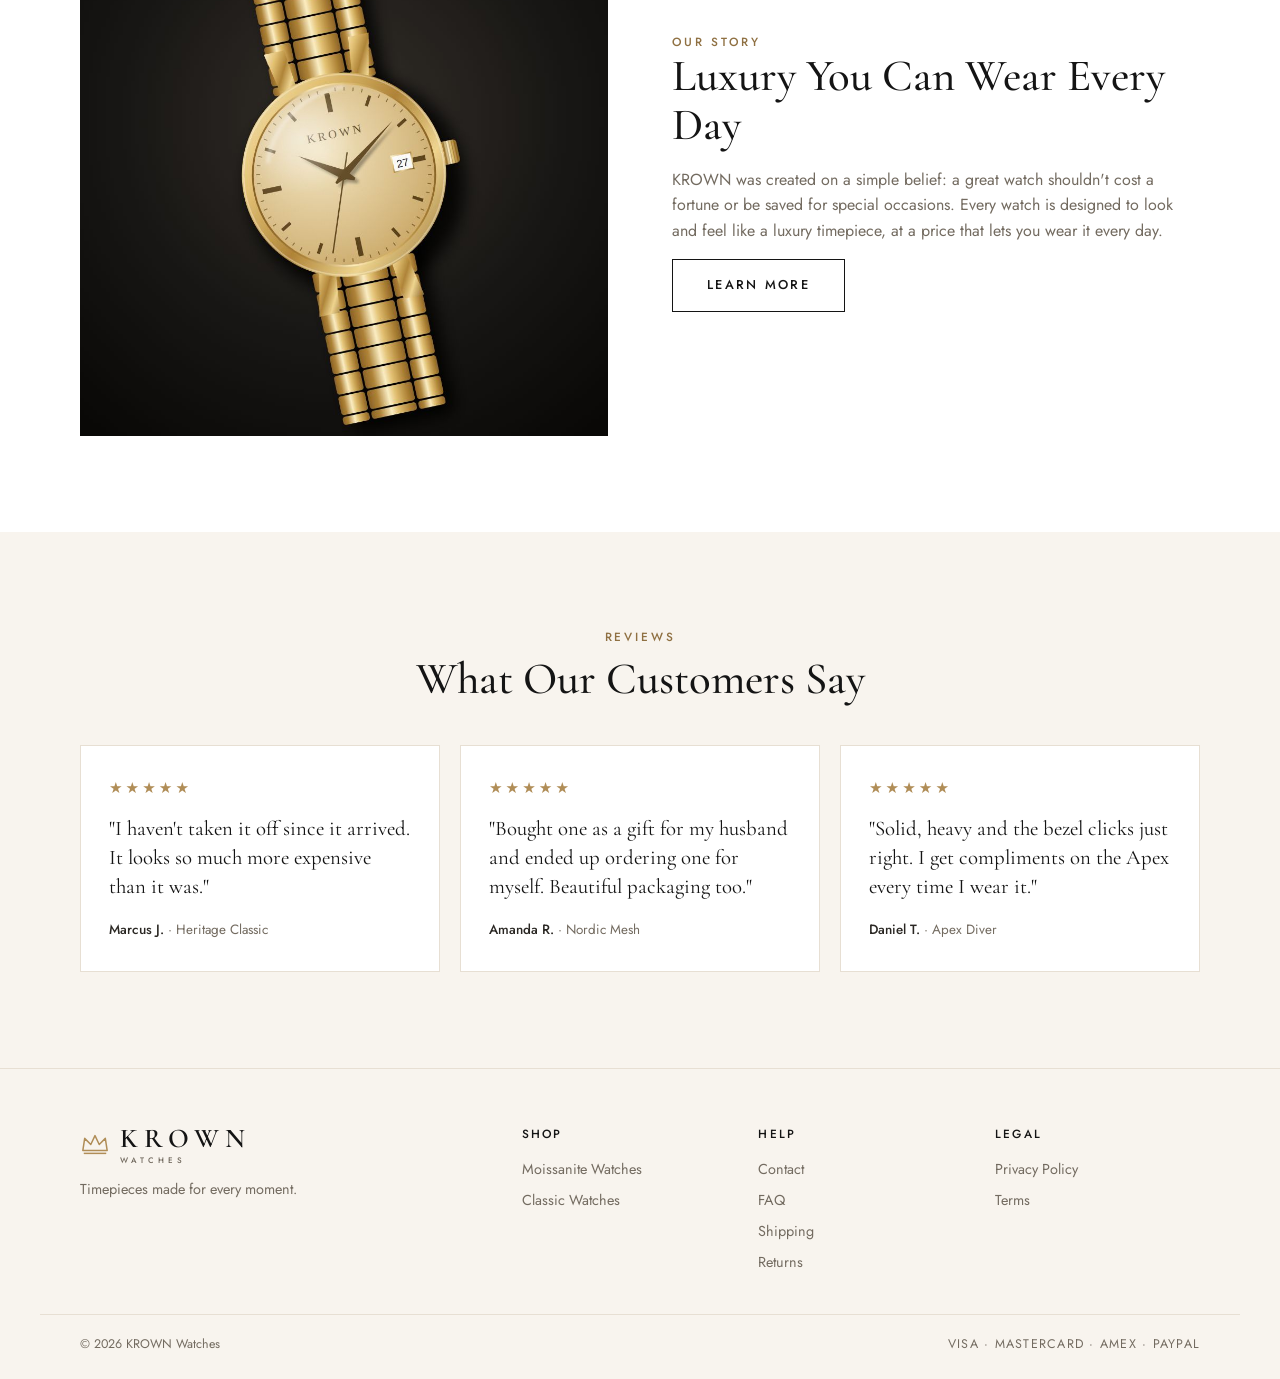
==== commit c72e0675: "KROWN: cover slideshow and Moissanite/Classic collections - Homepage cover is now an auto-advancing " ====
--- a/krown/index.html
+++ b/krown/index.html
@@ -9,23 +9,25 @@
 <link rel="stylesheet" href="css/style.css">
 <link rel="icon" href="data:image/svg+xml,%3Csvg xmlns='http://www.w3.org/2000/svg' viewBox='0 0 32 24'%3E%3Cpath d='M3 19 5 6l6.5 6.5L16 3l4.5 9.5L27 6l2 13Z' fill='%23b08d57'/%3E%3C/svg%3E">
 <title>KROWN Watches | Timepieces Made for Every Moment</title>
-<meta name="description" content="Classic, sport, luxury and minimalist watches made for everyday wear. Free shipping over $50 and 30-day returns.">
-<link rel="preload" as="image" href="images/hero.jpg">
+<meta name="description" content="Moissanite and classic watches made for everyday wear. Free shipping over $50 and 30-day returns.">
 </head>
 <body data-page="home">
 <div id="site-header"></div>
 
 <main>
   <section class="hero">
-    <img class="hero-img" src="images/hero.jpg" alt="Two KROWN watches, one on a steel bracelet and one on brown leather" width="1800" height="1100">
-    <div class="hero-text">
-      <div class="container">
-        <div class="hero-copy">
-          <div class="eyebrow">Watches for Every Wrist</div>
-          <h1>Timepieces Made for Every Moment</h1>
-          <p>Classic, sport, luxury and minimalist watches designed to be worn every day, from your morning meeting to your biggest nights.</p>
-          <a href="shop.html" class="btn">Shop Now</a>
-        </div>
+    <div class="container hero-inner">
+      <div class="hero-copy">
+        <div class="eyebrow">Watches for Every Wrist</div>
+        <h1>Timepieces Made for Every Moment</h1>
+        <p>Moissanite and classic watches designed to be worn every day, from your morning meeting to your biggest nights.</p>
+        <a href="shop.html" class="btn">Shop Now</a>
+      </div>
+      <div class="slider" id="slider" aria-roledescription="carousel" aria-label="Featured watches">
+        <div class="slides" id="slides"></div>
+        <button class="slide-arrow prev" id="slide-prev" aria-label="Previous watch">&#8249;</button>
+        <button class="slide-arrow next" id="slide-next" aria-label="Next watch">&#8250;</button>
+        <div class="slide-dots" id="slide-dots"></div>
       </div>
     </div>
   </section>
@@ -41,8 +43,8 @@
 
   <section class="section">
     <div class="container">
-      <div class="section-head"><div class="eyebrow">Shop by Style</div><h2>Find Your Watch</h2></div>
-      <div class="cat-grid" id="categories"></div>
+      <div class="section-head"><div class="eyebrow">Our Collections</div><h2>Find Your Watch</h2></div>
+      <div class="collections" id="categories"></div>
     </div>
   </section>
 
@@ -100,8 +102,49 @@
   (function () {
     const { $, esc, cardHTML } = window.K;
     $("#categories").innerHTML = window.CATEGORIES.map(
-      (c) => `<a class="cat-tile" href="shop.html?cat=${c.id}"><img src="${c.image}" alt="${esc(c.name)}" loading="lazy" width="1000" height="1000"><span>${esc(c.name)}</span></a>`
+      (c) => `<a class="collection" href="shop.html?cat=${c.id}">
+        <img src="${esc(c.image)}" alt="${esc(c.name)}" loading="lazy" width="1000" height="1000">
+        <div class="collection-info"><h3>${esc(c.name)}</h3><p>${esc(c.blurb || "")}</p><span class="btn btn-outline btn-sm">Shop ${esc(c.name)}</span></div>
+      </a>`
     ).join("");
+
+    // Cover slideshow: list the watches to feature, in order (ids from js/products.js).
+    const heroSlides = ["iced-sovereign", "heritage-classic", "black-ice", "meridian-steel", "frost-steel", "apex-diver"];
+    const slides = heroSlides.map(window.K.product).filter(Boolean);
+    $("#slides").innerHTML = slides.map((p, i) => `
+      <a class="slide${i === 0 ? " active" : ""}" href="product.html?id=${encodeURIComponent(p.id)}" aria-hidden="${i !== 0}" tabindex="${i === 0 ? 0 : -1}">
+        <img src="${esc(p.images[0])}" alt="${esc(p.name)}" width="1000" height="1000" ${i ? 'loading="lazy"' : ""}>
+        <span class="slide-cap"><span><span class="slide-name">${esc(p.name)}</span>${window.K.priceHTML(p)}</span><span class="slide-cta">Shop &rarr;</span></span>
+      </a>`).join("");
+    $("#slide-dots").innerHTML = slides.map((p, i) => `<button aria-label="Show ${esc(p.name)}" aria-current="${i === 0}"></button>`).join("");
+
+    let current = 0, timer = null;
+    const slideEls = document.querySelectorAll(".slide"), dotEls = document.querySelectorAll("#slide-dots button");
+    function show(n) {
+      current = (n + slides.length) % slides.length;
+      slideEls.forEach((el, i) => { el.classList.toggle("active", i === current); el.setAttribute("aria-hidden", i !== current); el.tabIndex = i === current ? 0 : -1; });
+      dotEls.forEach((el, i) => el.setAttribute("aria-current", i === current));
+    }
+    const reduceMotion = window.matchMedia("(prefers-reduced-motion: reduce)").matches;
+    const play = () => { if (!reduceMotion && slides.length > 1) { clearInterval(timer); timer = setInterval(() => show(current + 1), 4500); } };
+    const pause = () => clearInterval(timer);
+    $("#slide-prev").onclick = () => { show(current - 1); play(); };
+    $("#slide-next").onclick = () => { show(current + 1); play(); };
+    dotEls.forEach((el, i) => (el.onclick = () => { show(i); play(); }));
+    const slider = $("#slider");
+    slider.addEventListener("mouseenter", pause);
+    slider.addEventListener("mouseleave", play);
+    slider.addEventListener("focusin", pause);
+    slider.addEventListener("focusout", play);
+    let startX = null;
+    slider.addEventListener("touchstart", (e) => { startX = e.touches[0].clientX; pause(); }, { passive: true });
+    slider.addEventListener("touchend", (e) => {
+      const dx = e.changedTouches[0].clientX - startX;
+      if (Math.abs(dx) > 40) show(current + (dx < 0 ? 1 : -1));
+      startX = null; play();
+    });
+    document.addEventListener("visibilitychange", () => (document.hidden ? pause() : play()));
+    play();
     const best = window.PRODUCTS.filter((p) => p.badge === "Bestseller");
     const rest = window.PRODUCTS.filter((p) => p.badge !== "Bestseller");
     $("#bestsellers").innerHTML = best.concat(rest).slice(0, 8).map(cardHTML).join("");
--- a/krown/css/style.css
+++ b/krown/css/style.css
@@ -66,10 +66,32 @@
 .cart-count { background: var(--gold); color: var(--white); font-size: 0.68rem; min-width: 20px; height: 20px; border-radius: 10px; display: inline-grid; place-items: center; padding: 0 5px; letter-spacing: 0; }
 
 /* Hero */
-.hero { position: relative; background: var(--cream); overflow: hidden; }
-.hero-img { width: 100%; height: min(78vh, 720px); min-height: 480px; object-fit: cover; object-position: 70% center; }
-.hero-text { position: absolute; inset: 0; display: flex; align-items: center; }
-.hero-text .container { width: min(1200px, 100%); }
+.hero { background: var(--cream); overflow: hidden; }
+.hero-inner { display: grid; grid-template-columns: 1fr 1fr; gap: clamp(32px, 5vw, 72px); align-items: center; min-height: min(78vh, 720px); padding-top: 48px; padding-bottom: 48px; }
+.slider { position: relative; width: 100%; max-width: 540px; justify-self: end; }
+.slides { position: relative; aspect-ratio: 1; overflow: hidden; background: var(--white); }
+.slide { position: absolute; inset: 0; opacity: 0; transition: opacity 0.9s ease; pointer-events: none; }
+.slide.active { opacity: 1; pointer-events: auto; }
+.slide img { width: 100%; height: 100%; object-fit: cover; transform: scale(1); transition: transform 5s ease-out; }
+.slide.active img { transform: scale(1.05); }
+.slide-cap { position: absolute; left: 16px; right: 16px; bottom: 16px; background: rgba(255, 255, 255, 0.95); padding: 12px 16px; display: flex; justify-content: space-between; align-items: center; gap: 12px; font-size: 0.9rem; }
+.slide-name { display: block; font-family: var(--serif); font-size: 1.25rem; color: var(--black); line-height: 1.2; }
+.slide-cta { font-size: 0.74rem; letter-spacing: 0.16em; text-transform: uppercase; white-space: nowrap; }
+.slide-arrow { position: absolute; top: calc(50% - 22px); width: 44px; height: 44px; border-radius: 50%; border: 0; background: rgba(255, 255, 255, 0.9); font-size: 1.6rem; line-height: 1; color: var(--black); display: grid; place-items: center; transition: background 0.2s; }
+.slide-arrow:hover { background: var(--white); }
+.slide-arrow.prev { left: 12px; }
+.slide-arrow.next { right: 12px; }
+.slide-dots { display: flex; justify-content: center; gap: 8px; margin-top: 16px; }
+.slide-dots button { width: 22px; height: 3px; border: 0; padding: 0; background: var(--line); transition: background 0.3s, width 0.3s; }
+.slide-dots button[aria-current="true"] { background: var(--gold); width: 36px; }
+.collections { display: grid; grid-template-columns: 1fr 1fr; gap: 24px; }
+.collection { display: block; background: var(--cream); }
+.collection img { width: 100%; aspect-ratio: 4 / 3; object-fit: cover; transition: opacity 0.3s; }
+.collection:hover img { opacity: 0.9; }
+.collection-info { padding: 24px 26px 28px; }
+.collection-info h3 { font-size: 1.9rem; }
+.collection-info p { color: var(--muted); margin: 6px 0 18px; }
+.collection:hover .btn-outline { background: var(--black); color: var(--white); }
 .hero-copy { max-width: 500px; }
 .hero-copy h1 { margin: 14px 0 18px; }
 .hero-copy p { color: var(--muted); font-size: 1.08rem; margin-bottom: 30px; max-width: 420px; }
@@ -298,6 +320,8 @@
   .cat-grid { grid-template-columns: repeat(2, 1fr); }
   .trust-grid { grid-template-columns: repeat(2, 1fr); }
   .reviews { grid-template-columns: 1fr; }
+  .hero-inner, .collections { grid-template-columns: 1fr; }
+  .slider { max-width: none; justify-self: stretch; }
   .pdp, .split, .cart-layout, .checkout-layout { grid-template-columns: 1fr; }
   .pdp-info, .summary-box { position: static; }
   .order-summary { position: static; order: -1; }
@@ -312,8 +336,12 @@
   .nav-inner { height: 62px; }
   .nav-links { gap: 14px; font-size: 0.72rem; letter-spacing: 0.1em; }
   .cart-link svg { display: none; }
-  .hero-img { height: auto; min-height: 0; aspect-ratio: 4 / 3; object-position: 78% center; }
-  .hero-text { position: static; padding: 32px 0 44px; }
+  .hero-inner { min-height: 0; padding-top: 32px; padding-bottom: 40px; gap: 28px; }
+  .slide-cap { left: 10px; right: 10px; bottom: 10px; padding: 10px 12px; }
+  .slide-name { font-size: 1.05rem; }
+  .slide-arrow { width: 38px; height: 38px; }
+  .collection-info { padding: 18px 18px 22px; }
+  .collection-info h3 { font-size: 1.5rem; }
   .hero-copy h1 { margin: 10px 0 12px; }
   .hero-copy p { margin-bottom: 22px; }
   .hero .btn { width: 100%; }
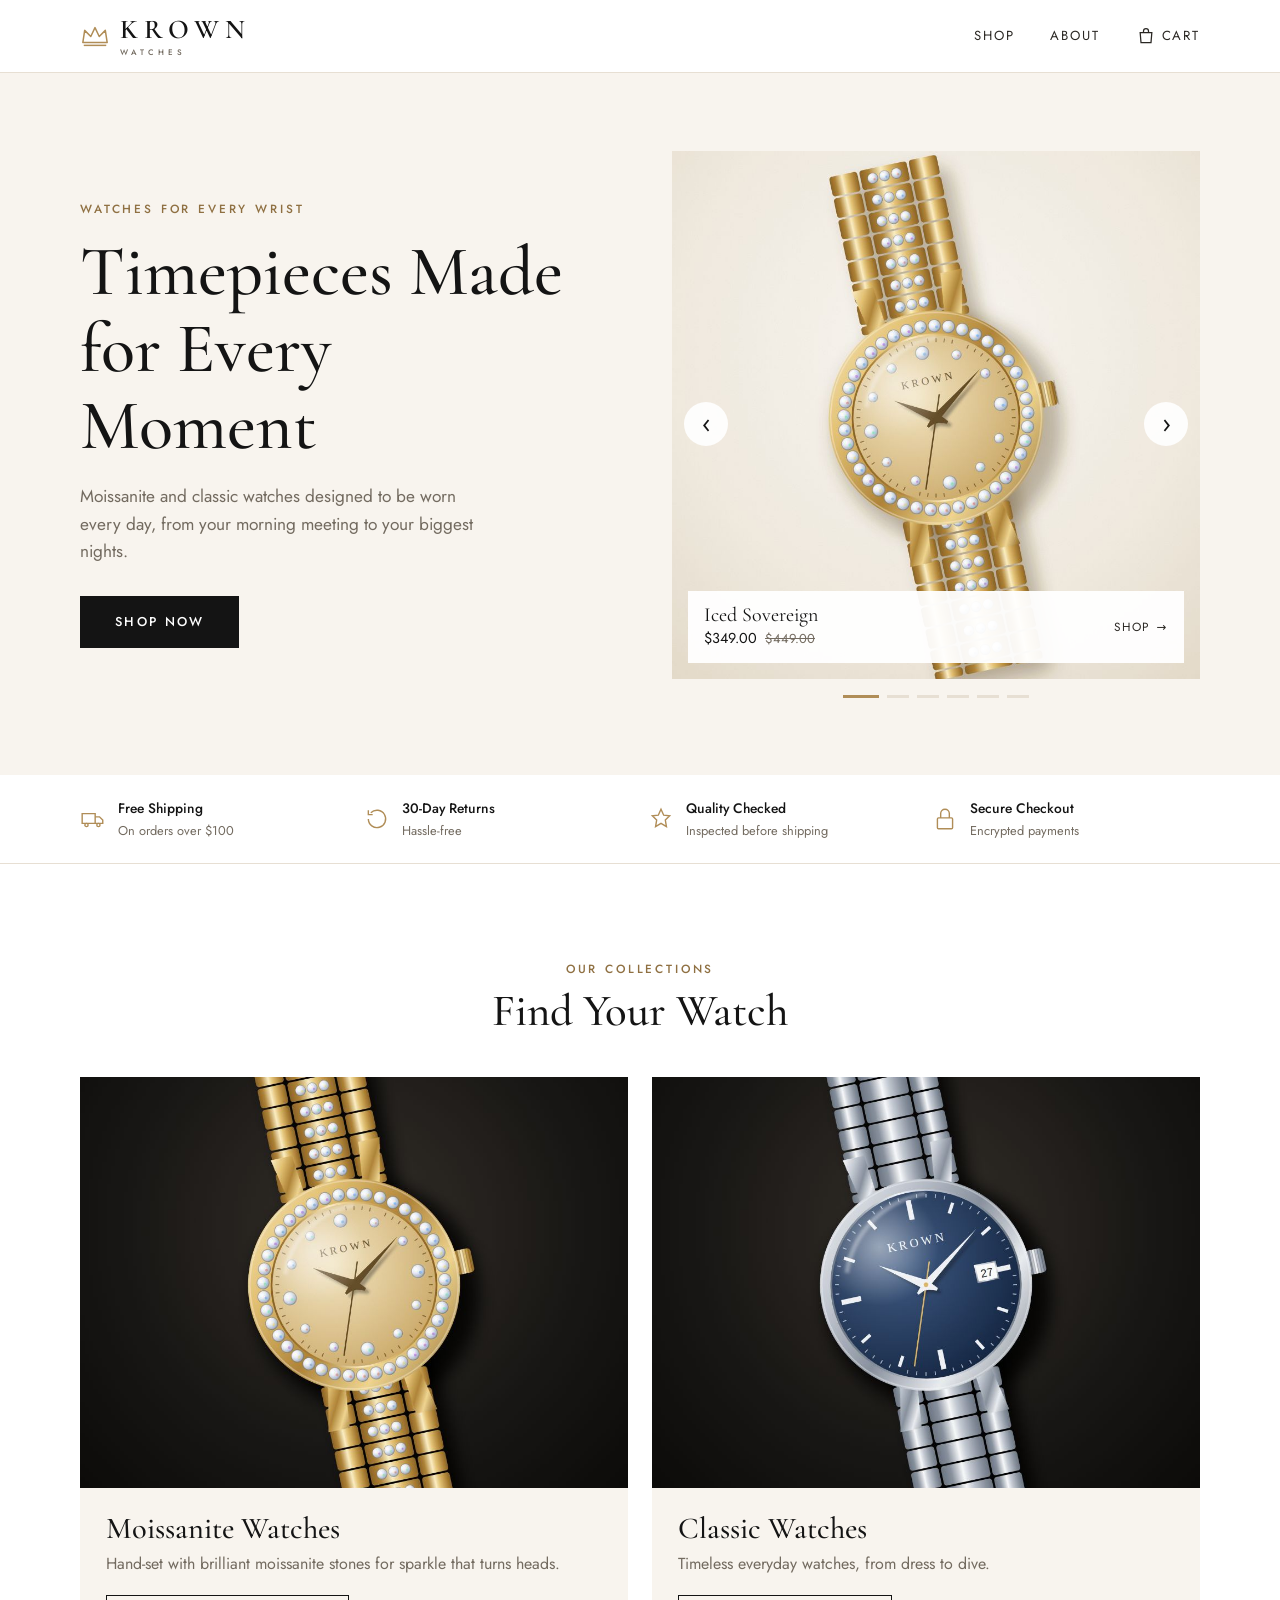
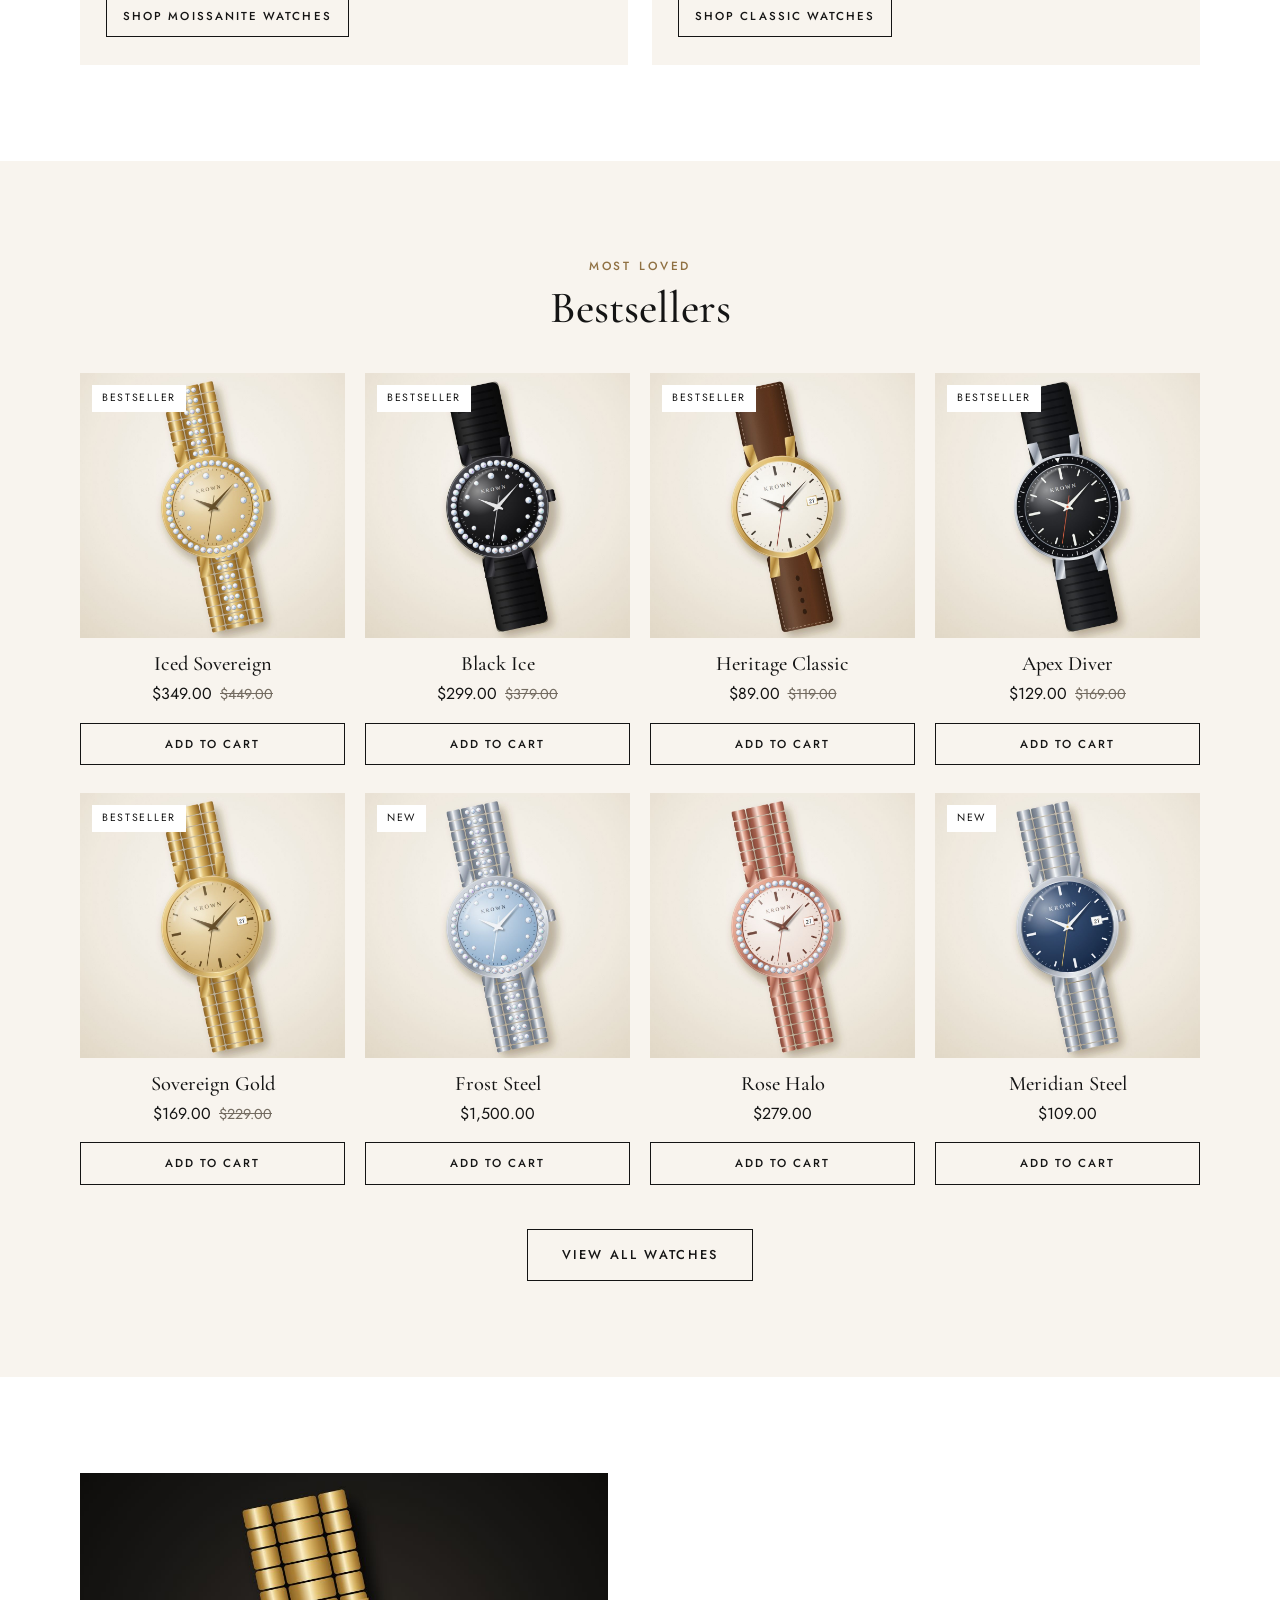
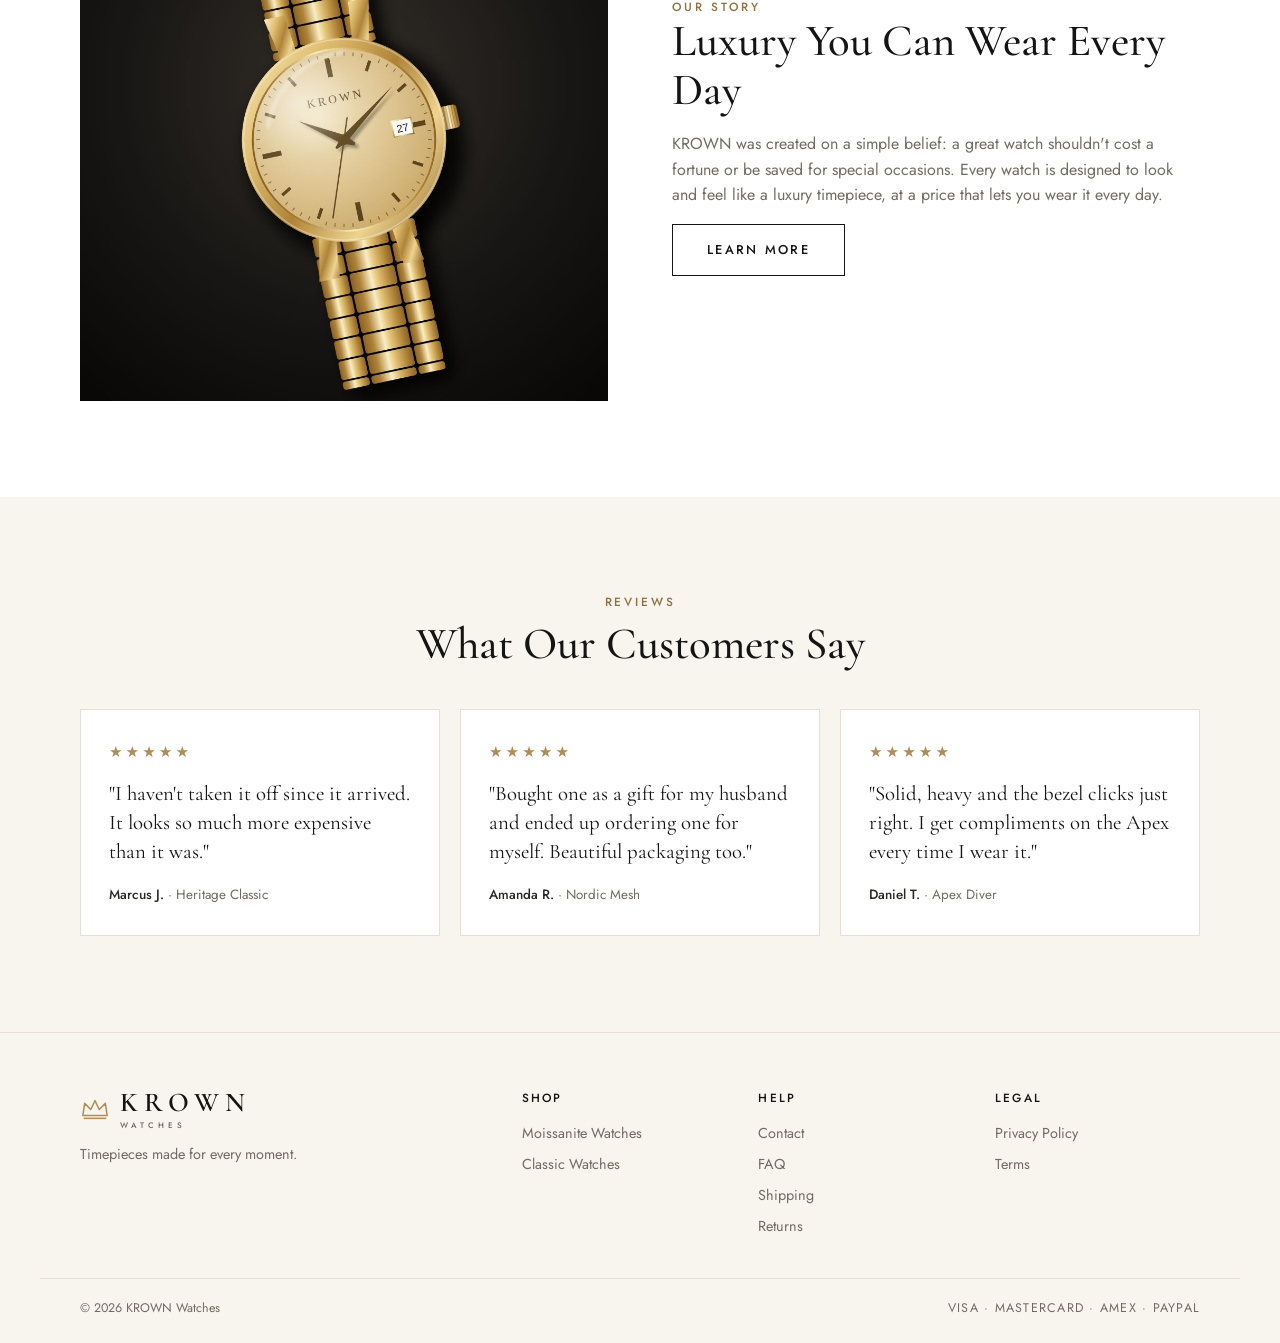
==== commit a5397a25: "KROWN: restore Frost Steel placeholder photos; free shipping over $100 - Frost Steel photos 1-3 back" ====
--- a/krown/index.html
+++ b/krown/index.html
@@ -9,7 +9,7 @@
 <link rel="stylesheet" href="css/style.css">
 <link rel="icon" href="data:image/svg+xml,%3Csvg xmlns='http://www.w3.org/2000/svg' viewBox='0 0 32 24'%3E%3Cpath d='M3 19 5 6l6.5 6.5L16 3l4.5 9.5L27 6l2 13Z' fill='%23b08d57'/%3E%3C/svg%3E">
 <title>KROWN Watches | Timepieces Made for Every Moment</title>
-<meta name="description" content="Moissanite and classic watches made for everyday wear. Free shipping over $50 and 30-day returns.">
+<meta name="description" content="Moissanite and classic watches made for everyday wear. Free shipping over $100 and 30-day returns.">
 </head>
 <body data-page="home">
 <div id="site-header"></div>
@@ -34,7 +34,7 @@
 
   <div class="trust">
     <div class="container trust-grid">
-      <div class="trust-item"><svg viewBox="0 0 24 24" fill="none" stroke="currentColor" stroke-width="1.3"><path d="M2 7h12v9H2zM14 10h4l3 3v3h-7"/><circle cx="6" cy="17.5" r="1.5"/><circle cx="17" cy="17.5" r="1.5"/></svg><div><b>Free Shipping</b><span>On orders over $50</span></div></div>
+      <div class="trust-item"><svg viewBox="0 0 24 24" fill="none" stroke="currentColor" stroke-width="1.3"><path d="M2 7h12v9H2zM14 10h4l3 3v3h-7"/><circle cx="6" cy="17.5" r="1.5"/><circle cx="17" cy="17.5" r="1.5"/></svg><div><b>Free Shipping</b><span>On orders over $100</span></div></div>
       <div class="trust-item"><svg viewBox="0 0 24 24" fill="none" stroke="currentColor" stroke-width="1.3"><path d="M4 12a8 8 0 1 0 2.3-5.7M4 4v4h4"/></svg><div><b>30-Day Returns</b><span>Hassle-free</span></div></div>
       <div class="trust-item"><svg viewBox="0 0 24 24" fill="none" stroke="currentColor" stroke-width="1.3"><path d="M12 3l2.5 5.5L20 9l-4 4 1 6-5-3-5 3 1-6-4-4 5.5-.5z"/></svg><div><b>Quality Checked</b><span>Inspected before shipping</span></div></div>
       <div class="trust-item"><svg viewBox="0 0 24 24" fill="none" stroke="currentColor" stroke-width="1.3"><rect x="5" y="11" width="14" height="10" rx="1"/><path d="M8 11V7a4 4 0 0 1 8 0v4"/></svg><div><b>Secure Checkout</b><span>Encrypted payments</span></div></div>
